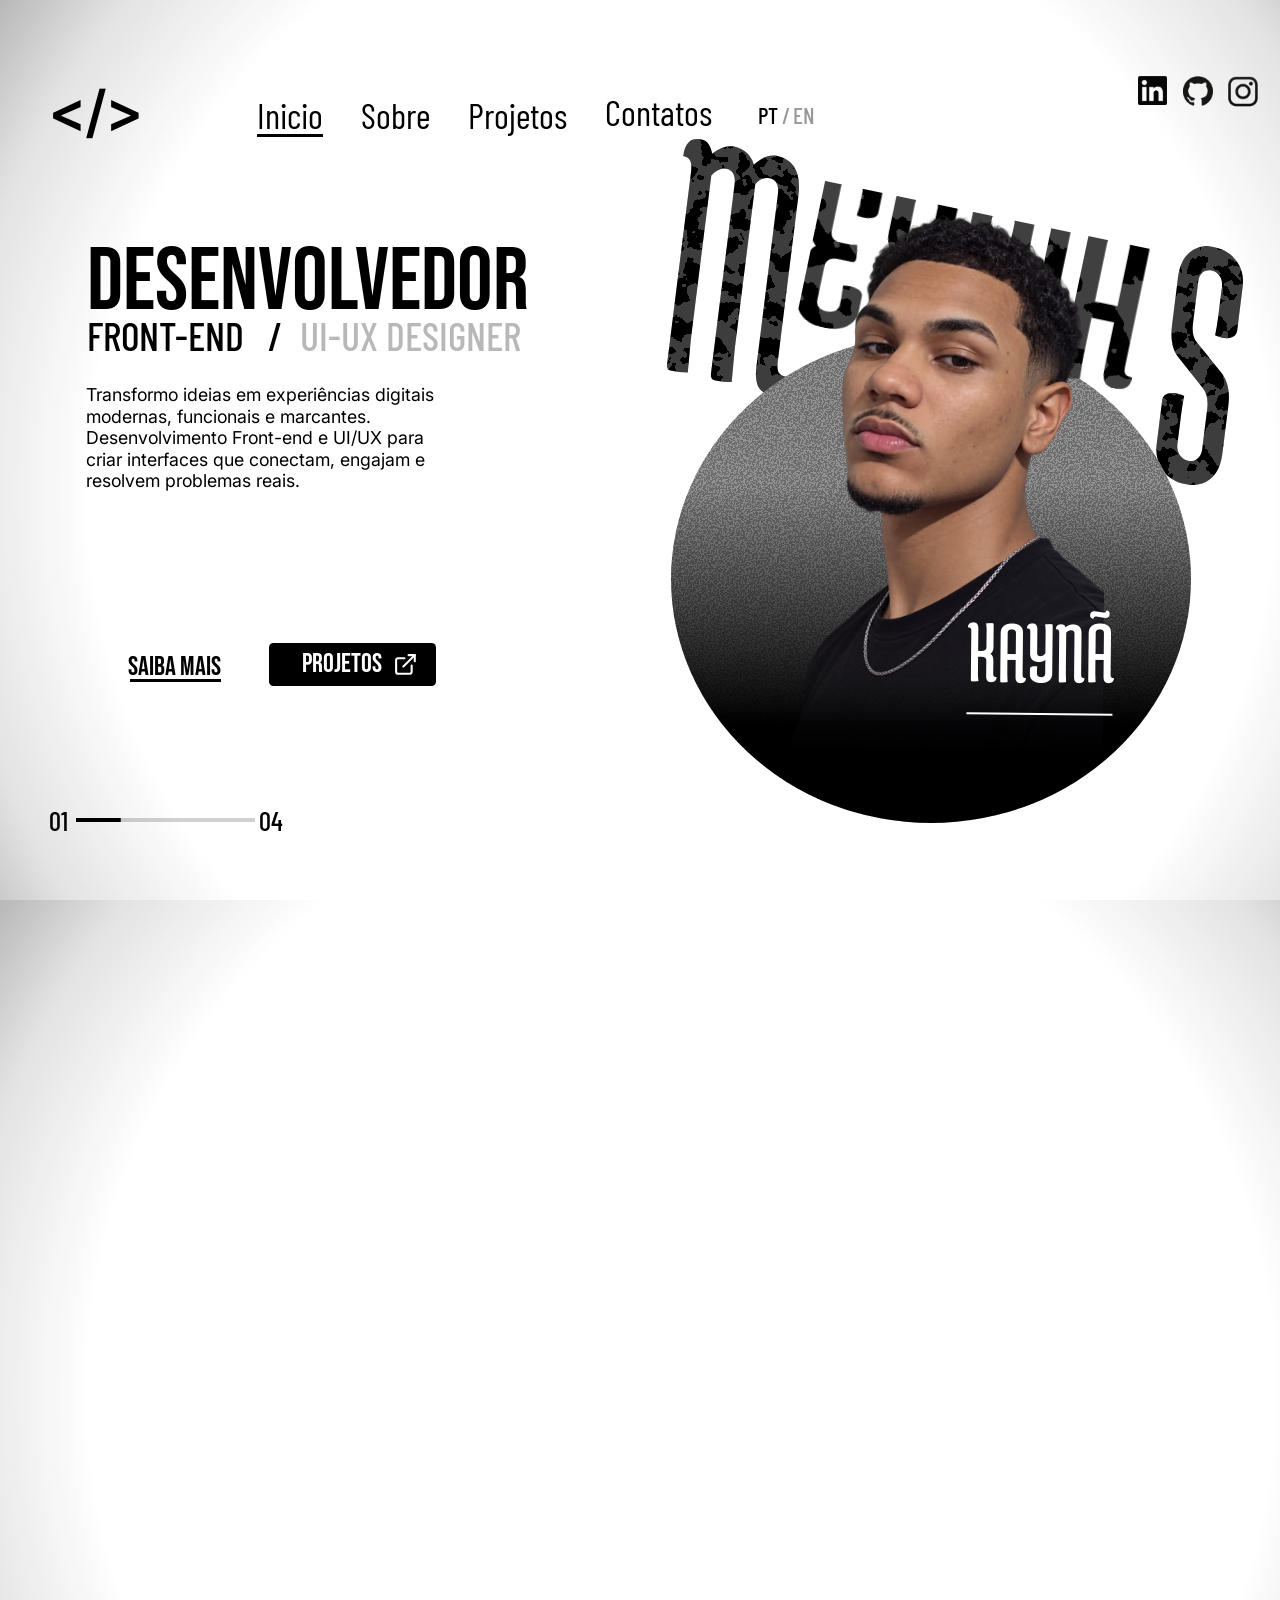
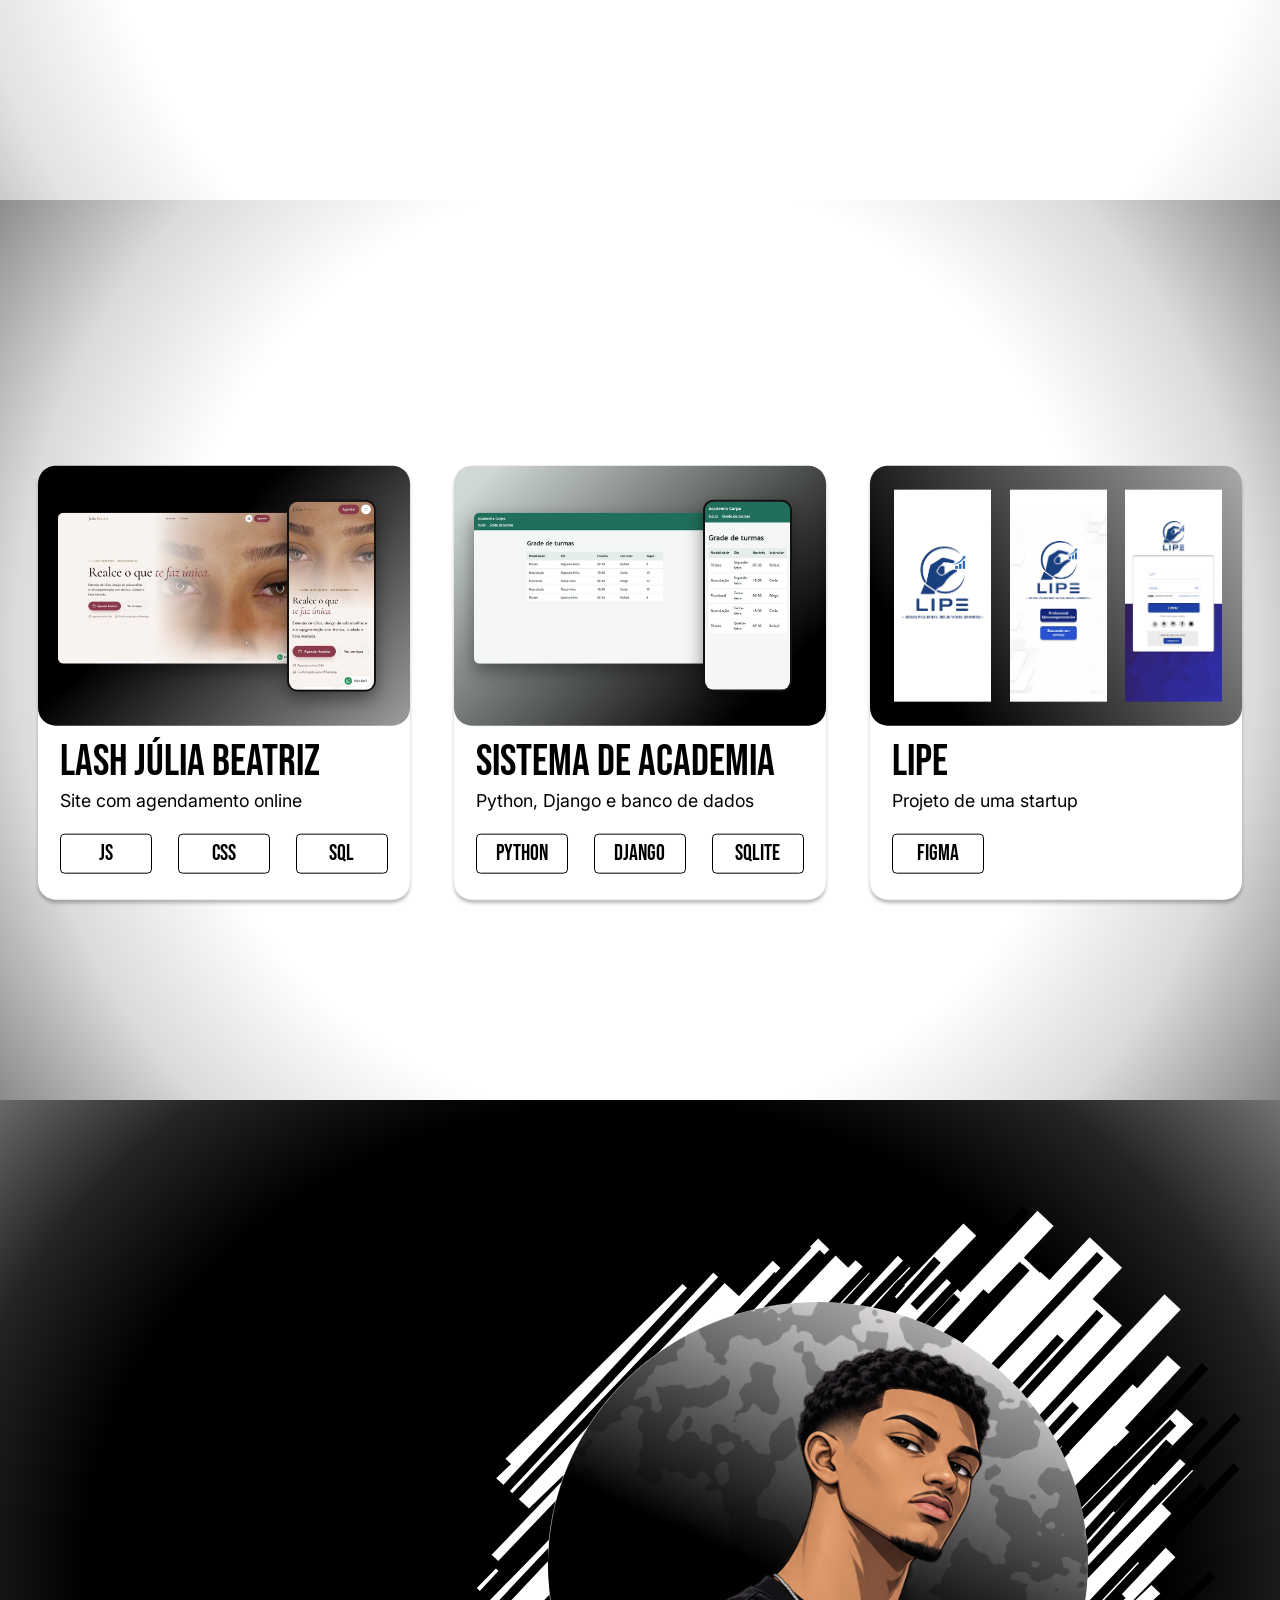
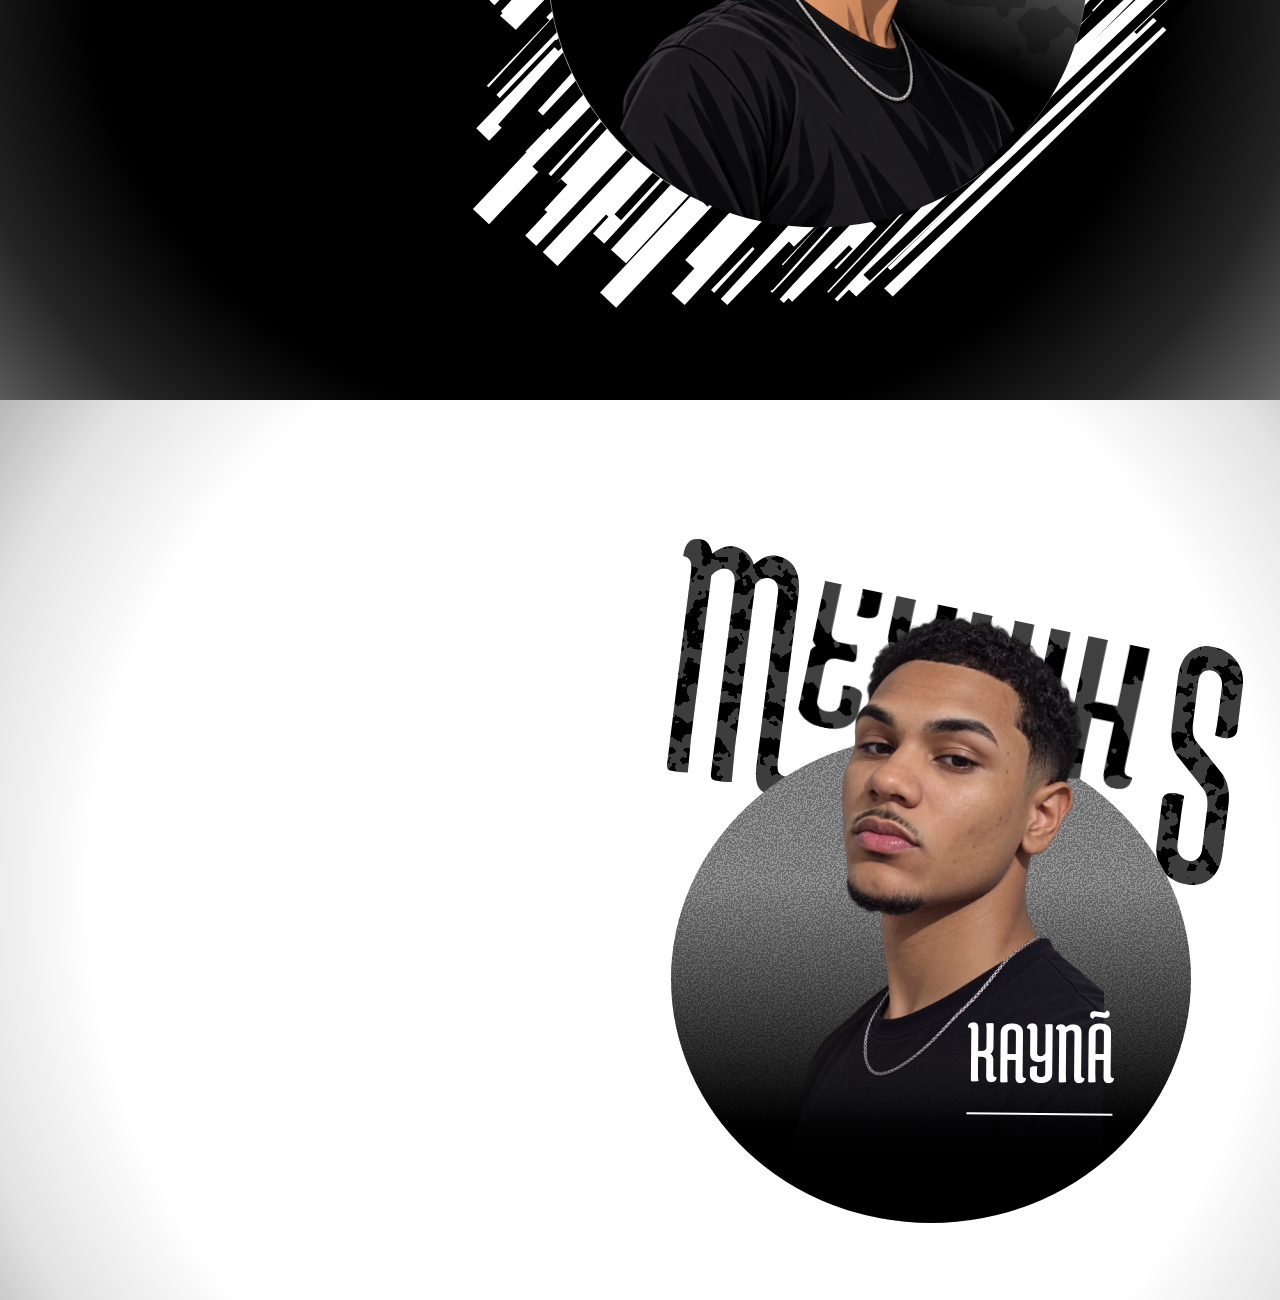
==== index.html @ 368e83fa "Novo portfólio: layout do Figma, projetos, currículo e versão em inglês - Site novo na raiz do repos" ====
<!doctype html>
<html lang="pt-BR">
<head>
  <meta charset="utf-8">
  <meta name="viewport" content="width=device-width, initial-scale=1">
  <title>Messias Kaynã | Front-end & UI/UX</title>
  <meta name="description" content="Portfólio de Messias Kaynã: desenvolvedor Front-end, designer UI/UX e estudante de Ciência da Computação em Pernambuco.">
  <meta name="theme-color" content="#1b1b1b">
  <link rel="icon" href="assets/favicon.svg" type="image/svg+xml">

  <!-- Prévia ao compartilhar o link (WhatsApp, LinkedIn etc.) -->
  <meta property="og:type" content="website">
  <meta property="og:url" content="https://portf-lio-pessoal-three.vercel.app/">
  <meta property="og:title" content="Messias Kaynã | Desenvolvedor Front-end & UI/UX">
  <meta property="og:description" content="Transformo ideias em experiências digitais modernas, funcionais e marcantes.">
  <meta property="og:image" content="https://portf-lio-pessoal-three.vercel.app/assets/og.jpg">
  <meta property="og:image:width" content="1200">
  <meta property="og:image:height" content="630">
  <meta property="og:locale" content="pt_BR">
  <meta name="twitter:card" content="summary_large_image">

  <link rel="preconnect" href="https://fonts.googleapis.com">
  <link rel="preconnect" href="https://fonts.gstatic.com" crossorigin>
  <link href="https://fonts.googleapis.com/css2?family=Barlow+Condensed:wght@400;500&family=Bebas+Neue&family=Inter:wght@400;600&family=Medula+One&display=swap" rel="stylesheet">
  <link rel="stylesheet" href="css/style.css">
</head>
<body class="carregando">

  <!-- Tela de abertura -->
  <div class="abertura" id="abertura" aria-hidden="true">
    <div class="abertura-nome">
      <span class="abertura-messias">MESSIAS</span>
      <span class="abertura-kayna">KAYNÃ</span>
    </div>
  </div>

  <!-- Cabeçalho fixo: muda de cor nas seções escuras -->
  <header class="topo" id="topo">
    <a class="logo" href="#inicio" data-i18n-attr="aria-label:aria.logo" aria-label="Voltar ao início">&lt;/&gt;</a>
    <nav class="menu" data-i18n-attr="aria-label:aria.menu" aria-label="Navegação principal">
      <a href="#inicio" data-i18n="nav.inicio">Inicio</a>
      <a href="#sobre" data-i18n="nav.sobre">Sobre</a>
      <a href="#projetos" data-i18n="nav.projetos">Projetos</a>
      <a href="#contatos" data-i18n="nav.contatos">Contatos</a>
    </nav>
    <button class="idioma" id="idioma" type="button" data-i18n-attr="aria-label:aria.idioma" aria-label="Mudar idioma para inglês">
      <span data-lang="pt">PT</span><span class="idioma-barra">/</span><span data-lang="en">EN</span>
    </button>
    <div class="redes">
      <a href="https://www.linkedin.com/in/messias-kayna/" target="_blank" rel="noopener" aria-label="LinkedIn">
        <img src="assets/img/icon-linkedin.png" alt="">
      </a>
      <a href="https://github.com/messiaskayna7" target="_blank" rel="noopener" aria-label="GitHub">
        <img src="assets/img/icon-github.png" alt="">
      </a>
      <a href="https://www.instagram.com/ogmessik7/" target="_blank" rel="noopener" aria-label="Instagram">
        <img src="assets/img/icon-instagram.png" alt="">
      </a>
    </div>
  </header>

  <!-- Contador de páginas (canto inferior esquerdo) -->
  <div class="contador" id="contador" aria-hidden="true">
    <span class="contador-atual" id="contadorAtual">01</span>
    <span class="contador-barra"><span class="contador-preenchimento" id="contadorBarra"></span></span>
    <span class="contador-total">04</span>
  </div>

  <main id="paginas">

    <!-- 01 · INÍCIO -->
    <section class="pagina pagina-inicio" id="inicio" data-tema="claro">
      <div class="fundo fundo-claro" aria-hidden="true"></div>
      <div class="palco">
        <div class="inicio-texto">
          <h1 class="titulo-dev revelar" data-i18n="inicio.titulo">Desenvolvedor</h1>
          <p class="subtitulo revelar"><span>Front-end</span><span class="barra">/</span><span class="cinza">UI-UX Designer</span></p>
          <p class="inicio-descricao revelar" data-i18n="inicio.descricao">Transformo ideias em experiências digitais modernas, funcionais e marcantes. Desenvolvimento Front-end e UI/UX para criar interfaces que conectam, engajam e resolvem problemas reais.</p>
          <div class="inicio-botoes revelar">
            <a class="link-sublinhado" href="#sobre" data-i18n="inicio.saibaMais">Saiba mais</a>
            <a class="botao botao-escuro" href="#projetos"><span data-i18n="inicio.projetos">Projetos</span> <svg class="icone" viewBox="0 0 24 24" aria-hidden="true"><path d="M18 13v6a2 2 0 0 1-2 2H5a2 2 0 0 1-2-2V8a2 2 0 0 1 2-2h6"/><path d="M15 3h6v6"/><path d="M10 14 21 3"/></svg></a>
          </div>
        </div>

        <div class="hero-arte">
          <img class="ha-messias" src="assets/img/messias.svg" alt="">
          <img class="ha-circulo" src="assets/img/hero-circulo.svg" alt="">
          <div class="ha-essia"><img src="assets/img/essia.svg" alt=""></div>
          <div class="ha-foto"><img src="assets/img/hero-foto.png" alt="Messias Kaynã"></div>
          <div class="ha-nome"><span>KAYNÃ</span></div>
        </div>
      </div>
    </section>

    <!-- 02 · SOBRE -->
    <section class="pagina pagina-sobre" id="sobre" data-tema="claro">
      <div class="fundo fundo-claro" aria-hidden="true"></div>
      <div class="palco">
        <div class="sobre-topo">
          <h2 class="titulo-sobre revelar" data-i18n-html="sobre.titulo">Sobre<br>mim.</h2>
          <div class="sobre-texto revelar">
            <p data-i18n="sobre.p1">Estudante de Ciência da Computação, atualmente cursando Desenvolvimento Front-End.</p>
            <p data-i18n="sobre.p2">Sou desenvolvedor Front-End e designer UI/UX apaixonado por transformar problemas em soluções digitais criativas e eficientes.</p>
            <p data-i18n="sobre.p3">Atuo na criação de interfaces modernas, acessíveis e intuitivas, sempre pensando na melhor experiência do usuário e na performance.</p>
            <a class="botao botao-escuro botao-cv" href="assets/curriculo-messias-kayna.pdf" download>
              <span data-i18n="cv.baixar">Baixar currículo</span>
              <svg class="icone" viewBox="0 0 24 24" aria-hidden="true"><path d="M21 15v4a2 2 0 0 1-2 2H5a2 2 0 0 1-2-2v-4"/><path d="m7 10 5 5 5-5"/><path d="M12 15V3"/></svg>
            </a>
          </div>
          <div class="sobre-foto revelar">
            <div class="sobre-arco"></div>
            <img src="assets/img/sobre-foto.png" data-i18n-attr="alt:alt.sobreFoto" alt="Foto de Messias Kaynã em preto e branco">
          </div>
        </div>

        <h3 class="titulo-ferramentas revelar" data-i18n="sobre.ferramentas">Ferramentas</h3>
        <div class="ferramentas revelar">
          <ul class="ferramentas-trilha" id="ferramentasTrilha">
            <li class="ferramenta"><img class="img-html" src="assets/img/tool-html.png" alt=""><span>HTML</span></li>
            <li class="ferramenta"><img class="img-css" src="assets/img/tool-css.png" alt=""><span>CSS</span></li>
            <li class="ferramenta"><img class="img-js" src="assets/img/tool-js.png" alt=""><span>JavaScript</span></li>
            <li class="ferramenta"><img class="img-svg" src="assets/img/tool-python.svg" alt=""><span>Python</span></li>
            <li class="ferramenta"><span class="tile-django"><img src="assets/img/tool-django.svg" alt=""></span><span>Django</span></li>
            <li class="ferramenta"><img class="img-svg" src="assets/img/tool-sqlite.svg" alt=""><span data-i18n="sobre.banco">Banco de dados · SQL</span></li>
            <li class="ferramenta"><img class="img-git" src="assets/img/tool-git.png" alt=""><span>Git</span></li>
            <li class="ferramenta"><img class="img-github" src="assets/img/tool-github.png" alt=""><span>GitHub</span></li>
            <li class="ferramenta"><img class="img-svg img-figma" src="assets/img/tool-figma.svg" alt=""><span>Figma</span></li>
          </ul>
        </div>
      </div>
    </section>

    <!-- 03 · PROJETOS -->
    <section class="pagina pagina-projetos" id="projetos" data-tema="claro">
      <div class="fundo fundo-projetos" aria-hidden="true"></div>
      <div class="palco">
        <div class="projetos" id="listaProjetos">
          <article class="projeto revelar" data-projeto="julia" tabindex="0" role="button">
            <div class="projeto-midia midia-dupla midia-julia">
              <img src="assets/img/julia-desktop.jpg" alt="">
              <img src="assets/img/julia-celular.jpg" alt="">
              <span class="projeto-ver" data-i18n="projetos.ver">Ver detalhes</span>
            </div>
            <div class="projeto-corpo">
              <h3>Lash Júlia Beatriz</h3>
              <p data-i18n="projetos.julia.tipo">Site com agendamento online</p>
              <ul class="tags"><li>JS</li><li>CSS</li><li>SQL</li></ul>
            </div>
          </article>

          <article class="projeto revelar" data-projeto="academia" tabindex="0" role="button">
            <div class="projeto-midia midia-dupla midia-academia">
              <img src="assets/img/academia-desktop.jpg" alt="">
              <img src="assets/img/academia-celular.jpg" alt="">
              <span class="projeto-ver" data-i18n="projetos.ver">Ver detalhes</span>
            </div>
            <div class="projeto-corpo">
              <h3 data-i18n="projetos.academia.titulo">Sistema de academia</h3>
              <p data-i18n="projetos.academia.tipo">Python, Django e banco de dados</p>
              <ul class="tags"><li>Python</li><li>Django</li><li>SQLite</li></ul>
            </div>
          </article>

          <article class="projeto revelar" data-projeto="lipe" tabindex="0" role="button">
            <div class="projeto-midia midia-lipe">
              <img src="assets/img/lipe-1.png" alt="">
              <img src="assets/img/lipe-2.png" alt="">
              <img src="assets/img/lipe-3.png" alt="">
              <span class="projeto-ver" data-i18n="projetos.ver">Ver detalhes</span>
            </div>
            <div class="projeto-corpo">
              <h3>LIPE</h3>
              <p data-i18n="projetos.startup">Projeto de uma startup</p>
              <ul class="tags"><li>Figma</li></ul>
            </div>
          </article>

          <article class="projeto revelar" data-projeto="mei" tabindex="0" role="button">
            <div class="projeto-midia midia-mei">
              <img src="assets/img/mei-tela.png" alt="">
              <img src="assets/img/mei-financeiro.png" alt="">
              <img src="assets/img/mei-mentorias.png" alt="">
              <span class="projeto-ver" data-i18n="projetos.ver">Ver detalhes</span>
            </div>
            <div class="projeto-corpo">
              <h3>Do zero ao MEI</h3>
              <p data-i18n="projetos.startup">Projeto de uma startup</p>
              <ul class="tags"><li>JS</li><li>HTML</li><li>CSS</li></ul>
            </div>
          </article>

          <article class="projeto revelar" data-projeto="turma" tabindex="0" role="button">
            <div class="projeto-midia midia-turma">
              <img src="assets/img/turma-1.png" alt="">
              <img src="assets/img/turma-2.png" alt="">
              <span class="projeto-ver" data-i18n="projetos.ver">Ver detalhes</span>
            </div>
            <div class="projeto-corpo">
              <h3 data-i18n="projetos.turma.titulo">Portfólio da turma</h3>
              <p data-i18n="projetos.turma.tipo">Portfólio</p>
              <ul class="tags"><li>JS</li><li>HTML</li><li>CSS</li></ul>
            </div>
          </article>
        </div>

        <div class="projetos-controles revelar">
          <button class="seta" id="projetosAnterior" type="button" data-i18n-attr="aria-label:aria.anterior" aria-label="Projeto anterior">
            <svg class="icone" viewBox="0 0 24 24" aria-hidden="true"><path d="m15 18-6-6 6-6"/></svg>
          </button>
          <span class="projetos-pos" id="projetosPos">1 / 5</span>
          <button class="seta" id="projetosProximo" type="button" data-i18n-attr="aria-label:aria.proximo" aria-label="Próximo projeto">
            <svg class="icone" viewBox="0 0 24 24" aria-hidden="true"><path d="m9 18 6-6-6-6"/></svg>
          </button>
        </div>
      </div>
    </section>

    <!-- 04 · CONTATOS -->
    <section class="pagina pagina-contatos" id="contatos" data-tema="escuro">
      <div class="fundo fundo-escuro" aria-hidden="true"></div>
      <div class="palco">
        <div class="contato-texto">
          <h2 class="titulo-contato revelar" data-i18n-html="contato.titulo">Vamos<br>conversar ?</h2>
          <p class="contato-pergunta revelar" data-i18n="contato.pergunta">Tem algum projeto em mente ?</p>
          <a class="botao botao-claro botao-whats revelar" href="https://wa.me/5581983991205?text=Ol%C3%A1%20Messias!%20Vi%20seu%20portf%C3%B3lio%20e%20gostaria%20de%20conversar." target="_blank" rel="noopener">
            <span data-i18n="contato.whats">Enviar mensagem</span> <svg class="icone" viewBox="0 0 24 24" aria-hidden="true"><path d="M18 13v6a2 2 0 0 1-2 2H5a2 2 0 0 1-2-2V8a2 2 0 0 1 2-2h6"/><path d="M15 3h6v6"/><path d="M10 14 21 3"/></svg>
          </a>
          <ul class="contato-lista revelar">
            <li>
              <svg class="icone" viewBox="0 0 24 24" aria-hidden="true"><path d="M4 4h16c1.1 0 2 .9 2 2v12c0 1.1-.9 2-2 2H4c-1.1 0-2-.9-2-2V6c0-1.1.9-2 2-2z"/><path d="m22 6-10 7L2 6"/></svg>
              <button class="link-texto" type="button" data-abrir="contato">messiaskayna7@gmail.com</button>
            </li>
            <li>
              <svg class="icone" viewBox="0 0 24 24" aria-hidden="true"><path d="M22 16.92v3a2 2 0 0 1-2.18 2 19.8 19.8 0 0 1-8.63-3.07 19.5 19.5 0 0 1-6-6 19.8 19.8 0 0 1-3.07-8.67A2 2 0 0 1 4.11 2h3a2 2 0 0 1 2 1.72c.13.96.36 1.9.7 2.81a2 2 0 0 1-.45 2.11L8.09 9.91a16 16 0 0 0 6 6l1.27-1.27a2 2 0 0 1 2.11-.45c.91.34 1.85.57 2.81.7A2 2 0 0 1 22 16.92z"/></svg>
              <a href="https://wa.me/5581983991205" target="_blank" rel="noopener">(81) 98399-1205</a>
            </li>
            <li>
              <svg class="icone" viewBox="0 0 24 24" aria-hidden="true"><path d="M21 10c0 7-9 13-9 13s-9-6-9-13a9 9 0 0 1 18 0z"/><circle cx="12" cy="10" r="3"/></svg>
              <span data-i18n="contato.local">Recife, PE - Brasil</span>
            </li>
          </ul>
          <div class="contato-extras revelar">
            <button class="link-sublinhado" type="button" data-abrir="contato" data-i18n="contato.email">Escrever e-mail</button>
            <a class="link-sublinhado" href="assets/curriculo-messias-kayna.pdf" download data-i18n="cv.baixarCurto">Baixar CV</a>
          </div>
        </div>

        <div class="contato-arte">
          <img class="ca-listras" src="assets/img/contato-listras.svg" alt="">
          <img class="ca-retrato" src="assets/img/contato-retrato.png" data-i18n-attr="alt:alt.ilustracao" alt="Ilustração de Messias Kaynã">
        </div>
      </div>
    </section>

  </main>

  <!-- Janela: detalhes do projeto -->
  <div class="modal" id="modalProjeto" hidden>
    <div class="modal-fundo" data-fechar></div>
    <div class="modal-caixa modal-projeto" role="dialog" aria-modal="true" aria-labelledby="mpTitulo">
      <button class="modal-fechar" type="button" data-fechar data-i18n-attr="aria-label:aria.fechar" aria-label="Fechar">
        <svg class="icone" viewBox="0 0 24 24" aria-hidden="true"><path d="M18 6 6 18M6 6l12 12"/></svg>
      </button>
      <div class="mp-galeria" id="mpGaleria"></div>
      <div class="mp-texto">
        <p class="mp-tipo" id="mpTipo"></p>
        <h3 class="mp-titulo" id="mpTitulo"></h3>
        <p class="mp-resumo" id="mpResumo"></p>
        <h4 data-i18n="modal.fiz">O que eu fiz</h4>
        <ul class="mp-lista" id="mpLista"></ul>
        <h4 data-i18n="modal.tecnologias">Tecnologias</h4>
        <ul class="tags mp-tags" id="mpTags"></ul>
        <div class="mp-links" id="mpLinks"></div>
      </div>
    </div>
  </div>

  <!-- Janela: formulário de contato -->
  <div class="modal" id="modalContato" hidden>
    <div class="modal-fundo" data-fechar></div>
    <div class="modal-caixa modal-form" role="dialog" aria-modal="true" aria-labelledby="mcTitulo">
      <button class="modal-fechar" type="button" data-fechar data-i18n-attr="aria-label:aria.fechar" aria-label="Fechar">
        <svg class="icone" viewBox="0 0 24 24" aria-hidden="true"><path d="M18 6 6 18M6 6l12 12"/></svg>
      </button>
      <h3 class="mp-titulo" id="mcTitulo" data-i18n="form.titulo">Escreva para mim</h3>
      <p class="mc-sub" data-i18n="form.sub">A mensagem chega direto no meu e-mail.</p>
      <form id="formContato" novalidate>
        <label><span data-i18n="form.nome">Nome</span><input name="nome" type="text" autocomplete="name" required maxlength="80"></label>
        <label><span data-i18n="form.email">Seu e-mail</span><input name="email" type="email" autocomplete="email" required maxlength="120"></label>
        <label><span data-i18n="form.mensagem">Mensagem</span><textarea name="mensagem" rows="5" required maxlength="2000"></textarea></label>
        <input type="text" name="_honey" class="pote" tabindex="-1" autocomplete="off" aria-hidden="true">
        <button class="botao botao-escuro botao-enviar" type="submit"><span data-i18n="form.enviar">Enviar</span>
          <svg class="icone" viewBox="0 0 24 24" aria-hidden="true"><path d="m22 2-7 20-4-9-9-4z"/><path d="M22 2 11 13"/></svg>
        </button>
        <p class="form-status" id="formStatus" role="status"></p>
      </form>
    </div>
  </div>

  <script src="js/i18n.js"></script>
  <script src="js/main.js"></script>
</body>
</html>
---- css/style.css ----
/* =========================================================
   Portfólio Messias Kaynã
   O layout de computador segue o Figma (palco de 1440 x 900).
   --u é "1 pixel do Figma", escalado para caber na tela.
   ========================================================= */

:root {
  --u: min(calc(100vw / 1440), calc(100vh / 900));
  --preto: #000;
  --branco: #fff;
  --cinza: #b8b8b8;
  --fundo-escuro: #1b1b1b;
  --fonte-titulo: "Bebas Neue", Impact, sans-serif;
  --fonte-menu: "Barlow Condensed", "Arial Narrow", sans-serif;
  --fonte-texto: "Inter", system-ui, sans-serif;
  --fonte-nome: "Medula One", "Bebas Neue", sans-serif;
  --suave: cubic-bezier(.22, .61, .36, 1);
}

*, *::before, *::after { box-sizing: border-box; }

html {
  scroll-behavior: smooth;
  scroll-snap-type: y mandatory;
  scrollbar-width: none; /* o contador substitui a barra de rolagem */
}
html::-webkit-scrollbar { display: none; }

body {
  margin: 0;
  background: var(--fundo-escuro);
  color: var(--preto);
  font-family: var(--fonte-texto);
  -webkit-font-smoothing: antialiased;
}

img { display: block; max-width: 100%; }
a { color: inherit; }
ul { margin: 0; padding: 0; list-style: none; }
h1, h2, h3, p { margin: 0; font-weight: 400; }

.icone {
  width: 1em; height: 1em;
  fill: none; stroke: currentColor;
  stroke-width: 2; stroke-linecap: round; stroke-linejoin: round;
  flex: none;
}

/* ---------- Páginas e palco ---------- */
.pagina {
  position: relative;
  height: 100vh;
  overflow: hidden;
  scroll-snap-align: start;
  scroll-snap-stop: always;
}

.palco {
  position: absolute;
  left: 50%; top: 50%;
  width: calc(1440 * var(--u));
  height: calc(900 * var(--u));
  transform: translate(-50%, -50%);
}

/* ---------- Fundo com degradê pulsante ---------- */
.fundo { position: absolute; inset: 0; pointer-events: none; }
.fundo::before {
  content: "";
  position: absolute;
  transform: translate(-50%, -50%) scale(1);
  border-radius: 50%;
  animation: pulsar 7s ease-in-out infinite;
  will-change: transform;
}

/* Elipse branca desfocada sobre fundo escuro (Início e Sobre) */
.fundo-claro { background: var(--fundo-escuro); }
.fundo-claro::before {
  left: 53.2%; top: 54.5%;
  width: 197.4%; height: 289.4%;
  background: radial-gradient(closest-side,
    #fff 47%, rgba(255,255,255,.88) 58%, rgba(255,255,255,.5) 73.6%,
    rgba(255,255,255,.14) 87%, rgba(255,255,255,0) 100%);
}

/* Elipse branca sobre fundo preto (Projetos) */
.fundo-projetos { background: #000; }
.fundo-projetos::before {
  left: 49.65%; top: 49.6%;
  width: 176.7%; height: 256.9%;
  background: radial-gradient(closest-side,
    #fff 41%, rgba(255,255,255,.86) 55%, rgba(255,255,255,.5) 70.5%,
    rgba(255,255,255,.14) 86%, rgba(255,255,255,0) 100%);
  animation-delay: -2s;
}

/* Elipse preta sobre fundo branco (Contatos) */
.fundo-escuro { background: #fff; }
.fundo-escuro::before {
  left: 48.9%; top: 52.3%;
  width: 188.75%; height: 232.7%;
  background: radial-gradient(closest-side,
    #000 44.8%, rgba(0,0,0,.86) 57%, rgba(0,0,0,.5) 72.4%,
    rgba(0,0,0,.14) 86%, rgba(0,0,0,0) 100%);
  animation-delay: -4s;
}

@keyframes pulsar {
  0%, 100% { transform: translate(-50%, -50%) scale(1); }
  50%      { transform: translate(-50%, -50%) scale(.84); }
}

/* ---------- Cabeçalho fixo ---------- */
.topo {
  position: fixed;
  z-index: 20;
  left: 50%;
  top: calc((100vh - 900 * var(--u)) / 2);
  width: calc(1440 * var(--u));
  height: calc(110 * var(--u));
  transform: translateX(-50%);
  color: var(--preto);
  transition: color .5s var(--suave);
  pointer-events: none;
}
.topo a { pointer-events: auto; text-decoration: none; }

.logo {
  position: absolute;
  left: calc(55 * var(--u)); top: calc(32 * var(--u));
  font: 600 calc(64 * var(--u)) / 1.2 var(--fonte-texto);
  transition: transform .4s var(--suave);
}
.logo:hover { transform: scale(1.08) rotate(-4deg); }

.menu a {
  position: absolute;
  top: calc(49 * var(--u));
  font: 400 calc(40 * var(--u)) / 1.2 var(--fonte-menu);
}
.menu a:nth-child(1) { left: calc(289 * var(--u)); }
.menu a:nth-child(2) { left: calc(406 * var(--u)); }
.menu a:nth-child(3) { left: calc(526 * var(--u)); }
.menu a:nth-child(4) { left: calc(681 * var(--u)); top: calc(46 * var(--u)); }
.menu a::after {
  content: "";
  position: absolute;
  left: 0; bottom: calc(-1 * var(--u));
  width: 100%; height: max(2px, calc(3 * var(--u)));
  background: currentColor;
  transform: scaleX(0);
  transform-origin: left;
  transition: transform .4s var(--suave);
}
.menu a:hover::after, .menu a.ativo::after { transform: scaleX(1); }

.redes a { position: absolute; display: block; transition: transform .3s var(--suave); }
.redes a:hover { transform: translateY(calc(-4 * var(--u))) scale(1.12); }
.redes img { width: 100%; height: 100%; object-fit: cover; transition: filter .5s; }
.redes a:nth-child(1) { left: calc(1280 * var(--u)); top: calc(29 * var(--u)); width: calc(33 * var(--u)); height: calc(33 * var(--u)); }
.redes a:nth-child(2) { left: calc(1331 * var(--u)); top: calc(29 * var(--u)); width: calc(34 * var(--u)); height: calc(34 * var(--u)); }
.redes a:nth-child(3) { left: calc(1371 * var(--u)); top: calc(19 * var(--u)); width: calc(54 * var(--u)); height: calc(54 * var(--u)); }

.topo.escuro { color: var(--branco); }
.topo.escuro .redes img { filter: invert(1); }

/* Botão PT / EN */
.idioma {
  position: absolute;
  left: calc(845 * var(--u)); top: calc(56 * var(--u));
  display: flex; align-items: center; gap: calc(4 * var(--u));
  padding: calc(2 * var(--u)) calc(8 * var(--u));
  border: 0; background: none; color: inherit;
  font: 500 calc(26 * var(--u)) / 1.2 var(--fonte-menu);
  cursor: pointer;
  pointer-events: auto;
}
.idioma span { opacity: .4; transition: opacity .3s; }
.idioma span.ativo, .idioma .idioma-barra { opacity: 1; }
.idioma .idioma-barra { opacity: .4; }
.idioma:hover span:not(.ativo) { opacity: .75; }

button { font: inherit; }
:focus-visible { outline: 2px solid currentColor; outline-offset: 4px; }

/* ---------- Contador 01 —— 04 ---------- */
.contador {
  position: fixed;
  z-index: 20;
  left: 50%;
  bottom: calc((100vh - 900 * var(--u)) / 2 + 16 * var(--u));
  width: calc(1440 * var(--u));
  transform: translateX(-50%);
  display: flex;
  align-items: center;
  gap: calc(4 * var(--u));
  padding-left: calc(55 * var(--u));
  font: 500 calc(30 * var(--u)) / 1.2 var(--fonte-menu);
  color: var(--preto);
  pointer-events: none;
  transition: color .5s var(--suave);
}
.contador-atual, .contador-total { min-width: calc(27 * var(--u)); }
.contador-barra {
  position: relative;
  width: calc(201 * var(--u));
  height: max(3px, calc(5 * var(--u)));
  background: rgba(0, 0, 0, .18);
  overflow: hidden;
  transition: background .5s;
}
.contador-preenchimento {
  position: absolute; inset: 0;
  background: currentColor;
  transform-origin: left;
  transform: scaleX(.25);
}
.contador.escuro { color: var(--branco); }
.contador.escuro .contador-barra { background: rgba(255, 255, 255, .25); }

/* ---------- Botões ---------- */
.botao {
  position: absolute;
  display: flex;
  align-items: center;
  border-radius: calc(5 * var(--u));
  font: 400 calc(30 * var(--u)) / 1 var(--fonte-titulo);
  text-decoration: none;
  transition: transform .35s var(--suave), box-shadow .35s var(--suave), background .35s, color .35s;
}
.botao .icone { font-size: calc(28 * var(--u)); transition: transform .35s var(--suave); }
.botao:hover { transform: translateY(calc(-4 * var(--u))); }
.botao:hover .icone { transform: translate(calc(3 * var(--u)), calc(-3 * var(--u))); }

.botao-escuro { background: var(--preto); color: var(--branco); }
.botao-escuro:hover { box-shadow: 0 calc(12 * var(--u)) calc(24 * var(--u)) rgba(0,0,0,.35); }
.botao-claro { background: var(--branco); color: var(--preto); }
.botao-claro:hover { box-shadow: 0 0 calc(30 * var(--u)) rgba(255,255,255,.45); }

.link-sublinhado {
  position: absolute;
  font: 400 calc(30 * var(--u)) / 1.2 var(--fonte-titulo);
  text-decoration: none;
}
.link-sublinhado::after {
  content: "";
  position: absolute;
  left: calc(2 * var(--u)); right: 0;
  bottom: calc(1 * var(--u));
  height: max(2px, calc(3 * var(--u)));
  background: currentColor;
  transition: transform .4s var(--suave);
  transform-origin: left;
}
.link-sublinhado:hover::after { transform: scaleX(.35); }
.link-sublinhado:hover { letter-spacing: .04em; }
.link-sublinhado { transition: letter-spacing .35s var(--suave); }

/* ---------- Animação de entrada ---------- */
.revelar {
  opacity: 0;
  translate: 0 calc(30 * var(--u));
  transition: opacity .8s var(--suave), translate .8s var(--suave);
}
.revelar.visivel { opacity: 1; translate: 0 0; }
.botao.revelar {
  transition: opacity .8s var(--suave), translate .8s var(--suave),
    transform .35s var(--suave), box-shadow .35s var(--suave);
}

/* =========================================================
   01 · INÍCIO
   ========================================================= */
.titulo-dev {
  position: absolute;
  left: calc(98 * var(--u)); top: calc(202 * var(--u));
  font: 400 calc(100 * var(--u)) / 1.2 var(--fonte-titulo);
  white-space: nowrap;
  cursor: default;
  transition: letter-spacing .5s var(--suave), text-shadow .5s, opacity .8s var(--suave), translate .8s var(--suave);
}
.titulo-dev:hover {
  letter-spacing: .03em;
  text-shadow: calc(6 * var(--u)) calc(6 * var(--u)) 0 rgba(0,0,0,.12);
}

.subtitulo {
  position: absolute;
  left: calc(98 * var(--u)); top: calc(294 * var(--u));
  font: 500 calc(45 * var(--u)) / 1.2 var(--fonte-menu);
  text-transform: uppercase;
  white-space: nowrap;
}
.subtitulo .barra { margin: 0 calc(19 * var(--u)) 0 calc(27 * var(--u)); }
.subtitulo .cinza { color: var(--cinza); }

.inicio-descricao {
  position: absolute;
  left: calc(97 * var(--u)); top: calc(376 * var(--u));
  width: calc(415 * var(--u));
  font-size: calc(20 * var(--u));
  line-height: 1.21;
}

.inicio-botoes .link-sublinhado { left: calc(144 * var(--u)); top: calc(676 * var(--u)); }
.inicio-botoes .botao {
  left: calc(303 * var(--u)); top: calc(667 * var(--u));
  width: calc(188 * var(--u)); height: calc(49 * var(--u));
  padding-left: calc(37 * var(--u));
  gap: calc(12 * var(--u));
}

/* Composição da foto (grupo de 678 x 794 no Figma) */
.hero-arte {
  position: absolute;
  left: calc(750 * var(--u)); top: calc(78 * var(--u));
  width: calc(678 * var(--u)); height: calc(794 * var(--u));
  container-type: inline-size;
  translate: var(--px, 0) var(--py, 0);
  transition: translate .6s var(--suave);
  animation: surgir 1.2s var(--suave) both;
}
.hero-arte > * { position: absolute; }

.ha-messias {
  left: 0; top: 2.9%;
  width: 95.5%; height: 48.9%;
  transform-origin: 50% 80%;
  animation: balancar 9s ease-in-out infinite;
}
.ha-essia {
  left: 21.24%; top: 0;
  width: 78.63%; height: 40.29%;
  display: grid; place-items: center;
  transform-origin: 30% 80%;
  animation: balancar 9s ease-in-out infinite;
}
/* Letras do meio, giradas como no Figma (texto alinhado à esquerda na caixa) */
.ha-essia img {
  width: 72.53%; height: auto;
  transform: rotate(11.82deg) translate(-8.29cqw, 3.98cqw);
}
.ha-circulo {
  left: .6%; top: 30.6%;
  width: 86.35%; height: 69.09%;
  animation: respirar 7s ease-in-out infinite;
}
.ha-foto {
  left: 20.86%; top: 8.6%;
  width: 51.8%; height: 81.93%;
  overflow: hidden;
  transform: rotate(.43deg);
  -webkit-mask-image: linear-gradient(#000 78%, transparent 99%);
  mask-image: linear-gradient(#000 78%, transparent 99%);
  animation: flutuar 6s ease-in-out infinite;
}
.ha-foto img {
  position: absolute;
  left: -22.98%; top: .63%;
  width: 142.73%; height: 102.74%;
  max-width: none;
  transition: transform .8s var(--suave);
  transform-origin: 50% 30%;
}
.ha-nome {
  left: 49.85%; top: 68%;
  color: var(--branco);
  font: 400 14.75cqw / 1.2 var(--fonte-nome);
  transform: rotate(.57deg);
  animation: flutuar 6s ease-in-out infinite;
  animation-delay: -.6s;
}
.ha-nome span { display: block; padding-bottom: 1.2cqw; border-bottom: .44cqw solid currentColor; width: 24.3cqw; white-space: nowrap; }

.hero-arte:hover .ha-foto img { transform: scale(1.05); }
.hero-arte:hover .ha-circulo { animation-duration: 3s; }

/* =========================================================
   02 · SOBRE
   ========================================================= */
.titulo-sobre {
  position: absolute;
  left: calc(55 * var(--u)); top: calc(163 * var(--u));
  font: 400 calc(100 * var(--u)) / 1.2 var(--fonte-titulo);
}
.sobre-texto {
  position: absolute;
  left: calc(321 * var(--u)); top: calc(178 * var(--u));
  width: calc(482 * var(--u));
  font-size: calc(20 * var(--u));
  line-height: 1.21;
}
.sobre-texto p + p { margin-top: calc(24 * var(--u)); }
.botao-cv {
  position: relative;
  display: inline-flex;
  margin-top: calc(26 * var(--u));
  height: calc(44 * var(--u));
  padding: 0 calc(18 * var(--u));
  gap: calc(12 * var(--u));
  font-size: calc(26 * var(--u));
}
.botao-cv .icone { font-size: calc(24 * var(--u)); }
.botao-cv:hover .icone { transform: translateY(calc(3 * var(--u))); }

.sobre-foto {
  position: absolute;
  left: calc(900 * var(--u)); top: calc(6 * var(--u));
  width: calc(399 * var(--u)); height: calc(472 * var(--u));
}
.sobre-arco {
  position: absolute;
  left: 0; top: calc(146 * var(--u));
  width: calc(395 * var(--u)); height: calc(324 * var(--u));
  border-radius: calc(500 * var(--u)) calc(500 * var(--u)) 0 0;
  background: linear-gradient(41.72deg, #000 26.44%, #e9e9e9 77.88%);
  background-size: 140% 140%;
  animation: brilho 8s ease-in-out infinite;
}
.sobre-foto img {
  position: absolute;
  left: calc(43.8 * var(--u)); top: 0;
  width: calc(355.2 * var(--u)); height: calc(471.6 * var(--u));
  object-fit: cover;
  transform-origin: 50% 100%;
  transition: transform .7s var(--suave), filter .7s;
  animation: flutuar-leve 7s ease-in-out infinite;
}
.sobre-foto:hover img { transform: scale(1.04) rotate(-1deg); filter: contrast(1.1); }
.sobre-foto:hover .sobre-arco { animation-duration: 2.5s; }

.titulo-ferramentas {
  position: absolute;
  left: calc(40 * var(--u)); top: calc(487 * var(--u));
  font: 400 calc(50 * var(--u)) / 1.2 var(--fonte-titulo);
}

.ferramentas {
  position: absolute;
  left: calc(36 * var(--u)); top: calc(546 * var(--u));
  width: calc(1375 * var(--u)); height: calc(293 * var(--u));
  display: flex;
  align-items: center;
  overflow: hidden;
  border-radius: calc(10 * var(--u));
  background: linear-gradient(to right, #fff 25.48%, #999);
  box-shadow: inset 0 calc(4 * var(--u)) calc(4 * var(--u)) rgba(0,0,0,.25);
  /* bordas somem suavemente enquanto os cards passam */
  -webkit-mask-image: linear-gradient(to right, transparent, #000 4%, #000 96%, transparent);
  mask-image: linear-gradient(to right, transparent, #000 4%, #000 96%, transparent);
}
/* A lista vem duplicada pelo JS; andar metade dela fecha a volta sem emenda */
.ferramentas-trilha {
  display: flex;
  gap: calc(22 * var(--u));
  padding-left: calc(19 * var(--u));
  width: max-content;
  animation: esteira 38s linear infinite;
}
.ferramentas:hover .ferramentas-trilha { animation-play-state: paused; }
@keyframes esteira {
  from { transform: translateX(0); }
  to   { transform: translateX(-50%); }
}
.ferramenta {
  position: relative;
  flex: none;
  width: calc(250 * var(--u)); height: calc(250 * var(--u));
  display: grid; place-items: center;
  border-radius: calc(20 * var(--u));
  box-shadow: 0 calc(4 * var(--u)) calc(6 * var(--u)) rgba(0,0,0,.3);
  cursor: default;
  animation: flutuar-leve 5s ease-in-out infinite;
  transition: transform .45s var(--suave), box-shadow .45s var(--suave);
}
.ferramenta:nth-child(5n+1) { background: linear-gradient(-88.81deg, #000 18.72%, #fff 93.98%); animation-delay: 0s; }
.ferramenta:nth-child(5n+2) { background: linear-gradient(129.81deg, #000 46.07%, #fff 94.87%); animation-delay: -1s; }
.ferramenta:nth-child(5n+3) { background: linear-gradient(-35deg, #000 40.73%, #fff 93.81%); animation-delay: -2s; }
.ferramenta:nth-child(5n+4) { background: linear-gradient(to top, #000 34.25%, #fff); animation-delay: -3s; }
.ferramenta:nth-child(5n+5) { background: linear-gradient(42.93deg, #000 22.3%, #fff 100%); animation-delay: -4s; }

.ferramenta img, .tile-django { transition: transform .45s var(--suave); }
.img-html   { width: calc(224 * var(--u)); height: calc(191 * var(--u)); object-fit: cover; object-position: center bottom; }
.img-css    { width: calc(198 * var(--u)); height: calc(198 * var(--u)); }
.img-js     { width: calc(165 * var(--u)); height: calc(165 * var(--u)); border-radius: calc(20 * var(--u)); }
.img-git    { width: calc(217 * var(--u)); height: calc(217 * var(--u)); }
.img-github { width: calc(165 * var(--u)); height: calc(165 * var(--u)); }
.img-svg    { width: calc(160 * var(--u)); height: calc(160 * var(--u)); filter: drop-shadow(0 calc(4 * var(--u)) calc(8 * var(--u)) rgba(0,0,0,.35)); }
.img-figma  { width: calc(130 * var(--u)); height: calc(130 * var(--u)); }
.tile-django {
  display: grid; place-items: center;
  width: calc(165 * var(--u)); height: calc(165 * var(--u));
  border-radius: calc(20 * var(--u));
  background: #0c4b33;
}
.tile-django img { width: 62%; height: 62%; filter: brightness(0) invert(1); }

.ferramenta > span:last-child {
  position: absolute;
  left: 50%; bottom: calc(10 * var(--u));
  padding: calc(4 * var(--u)) calc(12 * var(--u));
  border-radius: calc(5 * var(--u));
  background: var(--branco);
  color: var(--preto);
  font: 400 calc(22 * var(--u)) / 1 var(--fonte-titulo);
  letter-spacing: .04em;
  opacity: 0;
  transform: translate(-50%, calc(10 * var(--u)));
  transition: opacity .35s, transform .35s var(--suave);
  pointer-events: none;
}
.ferramenta:hover {
  animation-play-state: paused;
  transform: translateY(calc(-16 * var(--u))) scale(1.04);
  box-shadow: 0 calc(20 * var(--u)) calc(30 * var(--u)) rgba(0,0,0,.4);
}
.ferramenta:hover > img, .ferramenta:hover .tile-django { transform: scale(.86) rotate(-6deg); }
.ferramenta:hover > span:last-child { opacity: 1; transform: translate(-50%, 0); }
.ferramenta > span:last-child { white-space: nowrap; }

/* =========================================================
   03 · PROJETOS
   ========================================================= */
/* Carrossel: 3 cards visíveis no tamanho do Figma, o resto aparece pelas setas ou arrastando */
.projetos {
  position: absolute;
  left: calc(23 * var(--u)); top: calc(183 * var(--u));
  width: calc(1394 * var(--u));
  display: flex;
  gap: calc(50 * var(--u));
  padding: calc(30 * var(--u)) calc(20 * var(--u)) calc(40 * var(--u));
  overflow-x: auto;
  scroll-snap-type: x mandatory;
  scroll-padding: 0 calc(20 * var(--u));
  overscroll-behavior-x: contain;
  scrollbar-width: none;
}
.projetos::-webkit-scrollbar { display: none; }
.projeto {
  position: relative;
  flex: none;
  width: calc(418 * var(--u));
  border-radius: calc(20 * var(--u));
  background: var(--branco);
  box-shadow: 0 calc(4 * var(--u)) calc(4 * var(--u)) rgba(0,0,0,.25);
  scroll-snap-align: start;
  cursor: pointer;
  transition: transform .5s var(--suave), box-shadow .5s var(--suave), opacity .8s var(--suave), translate .8s var(--suave);
}
.projeto:nth-child(2) { transition-delay: 0s, 0s, .12s, .12s; }
.projeto:nth-child(3) { transition-delay: 0s, 0s, .24s, .24s; }
.projeto:focus-visible { outline: 3px solid #000; outline-offset: 4px; }

/* Selo "Ver detalhes" que aparece sobre as imagens */
.projeto-ver {
  position: absolute;
  right: calc(14 * var(--u)); bottom: calc(14 * var(--u));
  z-index: 2;
  padding: calc(6 * var(--u)) calc(14 * var(--u));
  border-radius: calc(5 * var(--u));
  background: var(--branco);
  color: var(--preto);
  font: 400 calc(22 * var(--u)) / 1 var(--fonte-titulo);
  letter-spacing: .04em;
  opacity: 0;
  transform: translateY(calc(8 * var(--u)));
  transition: opacity .35s, transform .35s var(--suave);
}
.projeto:hover .projeto-ver, .projeto:focus-visible .projeto-ver { opacity: 1; transform: none; }

.projetos-controles {
  position: absolute;
  right: calc(43 * var(--u)); top: calc(752 * var(--u));
  display: flex; align-items: center;
  gap: calc(16 * var(--u));
  font: 500 calc(26 * var(--u)) / 1 var(--fonte-menu);
}
.seta {
  display: grid; place-items: center;
  width: calc(52 * var(--u)); height: calc(52 * var(--u));
  border: max(1.5px, calc(2 * var(--u))) solid var(--preto);
  border-radius: 50%;
  background: var(--branco);
  color: var(--preto);
  cursor: pointer;
  transition: background .3s, color .3s, transform .3s var(--suave);
}
.seta .icone { font-size: calc(26 * var(--u)); }
.seta:hover { background: var(--preto); color: var(--branco); transform: scale(1.08); }
.projetos-pos { min-width: calc(54 * var(--u)); text-align: center; }
.projeto:hover {
  transform: translateY(calc(-14 * var(--u)));
  box-shadow: 0 calc(24 * var(--u)) calc(40 * var(--u)) rgba(0,0,0,.3);
}

.projeto-midia {
  position: relative;
  height: calc(292 * var(--u));
  border-radius: calc(20 * var(--u));
  overflow: hidden;
  display: flex;
  background-size: 130% 130%;
  animation: brilho 9s ease-in-out infinite;
}
.projeto-midia img { flex: none; object-fit: cover; transition: transform .6s var(--suave); }

.midia-lipe { background-image: linear-gradient(55.48deg, #000 20.72%, #c8c8c8 96.17%); padding: calc(27 * var(--u)) 0 0 calc(27 * var(--u)); gap: calc(21 * var(--u)); }
.midia-lipe img { width: calc(109 * var(--u)); height: calc(238 * var(--u)); }

.midia-mei { background-image: linear-gradient(-51.48deg, #000 42.16%, #fff 91.38%); padding: calc(26 * var(--u)) 0 0 calc(20 * var(--u)); gap: calc(24 * var(--u)); }
.midia-mei img { width: calc(109 * var(--u)); height: calc(236 * var(--u)); }
.midia-mei img:nth-child(3) { margin-top: calc(4 * var(--u)); }

.midia-turma { background-image: linear-gradient(to top, #000 34.25%, #fff); padding: calc(86 * var(--u)) 0 0 calc(21 * var(--u)); gap: calc(18 * var(--u)); }
.midia-turma img:nth-child(1) { width: calc(174 * var(--u)); height: calc(116 * var(--u)); }
.midia-turma img:nth-child(2) { width: calc(184 * var(--u)); height: calc(113 * var(--u)); margin-top: calc(2 * var(--u)); }

/* Computador + celular (Júlia e Academia) */
.midia-dupla { padding: calc(52 * var(--u)) 0 0 calc(22 * var(--u)); }
.midia-julia { background-image: linear-gradient(135deg, #000 30%, #d9d9d9 95%); }
.midia-academia { background-image: linear-gradient(-45deg, #000 35%, #cfd8d4 95%); }
.midia-dupla img:nth-child(1) {
  width: calc(272 * var(--u)); height: calc(170 * var(--u));
  border-radius: calc(6 * var(--u));
  object-position: top;
  box-shadow: 0 calc(8 * var(--u)) calc(20 * var(--u)) rgba(0,0,0,.4);
}
.midia-dupla img:nth-child(2) {
  object-position: top;
  width: calc(100 * var(--u)); height: calc(216 * var(--u));
  margin: calc(-14 * var(--u)) 0 0 calc(-14 * var(--u));
  border-radius: calc(12 * var(--u));
  border: calc(3 * var(--u)) solid #111;
  box-shadow: 0 calc(8 * var(--u)) calc(20 * var(--u)) rgba(0,0,0,.45);
}

/* Telas sobem e descem em sequência */
.projeto-midia img { animation: flutuar-leve 6s ease-in-out infinite; }
.projeto-midia img:nth-child(2) { animation-delay: -2s; }
.projeto-midia img:nth-child(3) { animation-delay: -4s; }
.projeto:hover .projeto-midia img { transform: translateY(calc(-8 * var(--u))) scale(1.06); }

.projeto-corpo { height: calc(196 * var(--u)); padding: calc(10 * var(--u)) calc(25 * var(--u)) 0; }
.projeto-corpo h3 { font: 400 calc(50 * var(--u)) / 1.2 var(--fonte-titulo); }
.projeto-corpo p { margin-top: calc(2 * var(--u)); font-size: calc(20 * var(--u)); line-height: 1.21; }
.tags { display: flex; gap: calc(30 * var(--u)); margin-top: calc(26 * var(--u)); }
.tags li {
  width: calc(103 * var(--u)); height: calc(44 * var(--u));
  display: grid; place-items: center;
  border: max(1.5px, calc(2 * var(--u))) solid var(--preto);
  border-radius: calc(5 * var(--u));
  font: 400 calc(25 * var(--u)) / 1 var(--fonte-titulo);
  text-transform: uppercase;
  transition: background .3s, color .3s, transform .3s var(--suave);
}
.tags li:hover { background: var(--preto); color: var(--branco); transform: translateY(calc(-3 * var(--u))); }

/* =========================================================
   04 · CONTATOS
   ========================================================= */
.pagina-contatos { color: var(--branco); }

.titulo-contato {
  position: absolute;
  left: calc(68 * var(--u)); top: calc(163 * var(--u));
  font: 400 calc(80 * var(--u)) / 1.2 var(--fonte-titulo);
}
.contato-pergunta {
  position: absolute;
  left: calc(62 * var(--u)); top: calc(375 * var(--u));
  width: calc(387 * var(--u));
  font-size: calc(40 * var(--u));
  line-height: 1.21;
}
.botao-whats {
  left: calc(63 * var(--u)); top: calc(502 * var(--u));
  width: calc(306 * var(--u)); height: calc(49 * var(--u));
  justify-content: space-between;
  padding: 0 calc(16 * var(--u)) 0 calc(37 * var(--u));
}
.link-texto {
  padding: 0; border: 0; background: none; color: inherit; cursor: pointer;
  font-size: inherit;
  background: linear-gradient(currentColor, currentColor) left bottom / 0 1px no-repeat;
  transition: background-size .35s var(--suave);
}
.link-texto:hover { background-size: 100% 1px; }
.contato-extras {
  position: absolute;
  left: calc(66 * var(--u)); top: calc(780 * var(--u));
  display: flex; gap: calc(40 * var(--u));
}
.contato-extras .link-sublinhado {
  position: relative;
  padding: 0; border: 0; background: none; color: inherit; cursor: pointer;
  font-size: calc(26 * var(--u));
}
.contato-lista {
  position: absolute;
  left: calc(66 * var(--u)); top: calc(582 * var(--u));
  display: grid;
  gap: calc(30 * var(--u));
}
.contato-lista li {
  display: flex; align-items: center;
  gap: calc(20 * var(--u));
  font-size: calc(15 * var(--u));
}
.contato-lista .icone { font-size: calc(39 * var(--u)); stroke-width: 1.6; }
.contato-lista a { text-decoration: none; background: linear-gradient(currentColor, currentColor) left bottom / 0 1px no-repeat; transition: background-size .35s var(--suave); }
.contato-lista a:hover { background-size: 100% 1px; }

.contato-arte {
  position: absolute;
  left: calc(476.8 * var(--u)); top: calc(60 * var(--u));
  width: calc(919 * var(--u)); height: calc(827 * var(--u));
  translate: var(--px, 0) var(--py, 0);
  transition: translate .6s var(--suave);
}
.ca-listras {
  position: absolute; inset: 0;
  width: 100%; height: 100%;
  animation: listras 10s ease-in-out infinite;
}
.ca-retrato {
  position: absolute;
  left: 15.15%; top: 13.42%;
  width: 66.16%; height: 72.55%;
  clip-path: ellipse(50% 49.25% at 50% 49.25%); /* a imagem exportada vem com cantos brancos */
  animation: flutuar 6s ease-in-out infinite;
  transition: transform .7s var(--suave), filter .7s;
}
.contato-arte:hover .ca-retrato { transform: scale(1.05) rotate(-2deg); filter: drop-shadow(0 0 calc(30 * var(--u)) rgba(255,255,255,.35)); }
.contato-arte:hover .ca-listras { animation-duration: 3s; }

/* =========================================================
   Janelas: detalhes do projeto e formulário
   ========================================================= */
html.modal-aberto { overflow: hidden; }
.modal {
  position: fixed; inset: 0; z-index: 50;
  display: grid; place-items: center;
  padding: 24px;
  opacity: 0;
  transition: opacity .3s var(--suave);
}
.modal.visivel { opacity: 1; }
.modal-fundo { position: absolute; inset: 0; background: rgba(10,10,10,.72); -webkit-backdrop-filter: blur(6px); backdrop-filter: blur(6px); }
.modal-caixa {
  position: relative;
  width: min(1000px, 100%);
  max-height: calc(100vh - 48px);
  overflow: auto;
  border-radius: 20px;
  background: #fff;
  color: #000;
  box-shadow: 0 30px 80px rgba(0,0,0,.45);
  transform: translateY(24px) scale(.97);
  transition: transform .4s var(--suave);
}
.modal.visivel .modal-caixa { transform: none; }
.modal-fechar {
  position: absolute; top: 14px; right: 14px; z-index: 2;
  display: grid; place-items: center;
  width: 44px; height: 44px;
  border: 0; border-radius: 50%;
  background: #000; color: #fff;
  font-size: 22px;
  cursor: pointer;
  transition: transform .3s var(--suave);
}
.modal-fechar:hover { transform: rotate(90deg); }

.modal-projeto { display: grid; grid-template-columns: 1.1fr 1fr; }
.mp-galeria {
  display: flex; align-items: center; justify-content: center; gap: 14px;
  padding: 36px 24px;
  background: linear-gradient(135deg, #000 30%, #d9d9d9 100%);
  border-radius: 20px 0 0 20px;
}
.mp-galeria img { max-height: 420px; width: auto; max-width: 100%; border-radius: 8px; box-shadow: 0 10px 24px rgba(0,0,0,.4); object-fit: contain; }
.mp-galeria[data-qtd="3"] img { max-width: 30%; }
.mp-galeria[data-qtd="2"] img:nth-child(1) { max-width: 68%; }
.mp-galeria[data-qtd="2"] img:nth-child(2) { max-width: 28%; }
.mp-texto { padding: 40px 36px 36px; }
.mp-tipo { font: 500 18px / 1.2 var(--fonte-menu); letter-spacing: .06em; text-transform: uppercase; color: #6b6b6b; }
.mp-titulo { margin: 4px 0 12px; font: 400 52px / 1 var(--fonte-titulo); }
.mp-resumo { font-size: 16px; line-height: 1.5; }
.mp-texto h4 { margin: 22px 0 8px; font: 400 24px / 1 var(--fonte-titulo); letter-spacing: .03em; }
.mp-lista { display: grid; gap: 6px; padding-left: 18px; list-style: disc; font-size: 15px; line-height: 1.45; }
.mp-tags { flex-wrap: wrap; gap: 10px; margin-top: 0; }
.mp-tags li { width: auto; height: auto; padding: 6px 12px; border-width: 2px; border-radius: 5px; font-size: 18px; }
.mp-links { display: flex; flex-wrap: wrap; gap: 12px; margin-top: 24px; }
.mp-links .botao, .botao-enviar {
  position: relative;
  height: 46px; padding: 0 18px; gap: 12px;
  border-radius: 5px;
  font-size: 24px;
}
.mp-links .botao .icone, .botao-enviar .icone { font-size: 20px; }
.mp-links .botao:hover, .botao-enviar:hover { transform: translateY(-3px); }

.modal-form { width: min(520px, 100%); padding: 40px 36px 32px; }
.mc-sub { margin-bottom: 20px; color: #555; font-size: 15px; }
#formContato { display: grid; gap: 14px; }
#formContato label { display: grid; gap: 6px; font: 500 18px / 1 var(--fonte-menu); letter-spacing: .03em; }
#formContato input, #formContato textarea {
  width: 100%;
  padding: 12px 14px;
  border: 2px solid #000; border-radius: 6px;
  font: 400 15px / 1.4 var(--fonte-texto);
  background: #fff; color: #000;
  transition: box-shadow .2s;
}
#formContato input:focus, #formContato textarea:focus { outline: none; box-shadow: 0 0 0 4px rgba(0,0,0,.15); }
#formContato textarea { resize: vertical; min-height: 110px; }
.botao-enviar { justify-self: start; border: 0; cursor: pointer; }
.botao-enviar:disabled { opacity: .6; cursor: wait; }
.pote { position: absolute; left: -9999px; width: 1px; height: 1px; opacity: 0; }
.form-status { min-height: 1.4em; font-size: 14px; }
.form-status.ok { color: #1a7f37; }
.form-status.erro { color: #b42318; }

/* =========================================================
   Tela de abertura
   ========================================================= */
body.carregando { overflow: hidden; }
.abertura {
  position: fixed; inset: 0; z-index: 100;
  display: grid; place-items: center;
  background: radial-gradient(ellipse at center, #fff 0%, #d4d4d4 55%, #1b1b1b 120%);
  transition: opacity .7s var(--suave), visibility .7s;
}
.abertura.saindo { opacity: 0; visibility: hidden; }
.abertura-nome { display: grid; justify-items: center; line-height: .9; }
.abertura-messias {
  font: 400 clamp(72px, 16vw, 220px) / 1 var(--fonte-nome);
  color: #000;
  letter-spacing: .02em;
  clip-path: inset(0 100% 0 0);
}
/* A animação só começa quando a fonte do nome já carregou */
.abertura.pronta .abertura-messias { animation: escrever 1s var(--suave) .1s forwards; }
.abertura-kayna {
  font: 400 clamp(30px, 6vw, 80px) / 1.2 var(--fonte-nome);
  color: #000;
  padding-bottom: 6px;
  border-bottom: 3px solid #000;
  opacity: 0;
  transform: translateY(14px);
}
.abertura.pronta .abertura-kayna { animation: subir .7s var(--suave) .75s forwards; }
.abertura.saindo .abertura-nome { transform: scale(1.06); transition: transform .7s var(--suave); }
@keyframes escrever { to { clip-path: inset(0 0 0 0); } }
@keyframes subir { to { opacity: 1; transform: none; } }

/* ---------- Movimentos ---------- */
@keyframes flutuar {
  0%, 100% { translate: 0 0; }
  50%      { translate: 0 calc(-14 * var(--u)); }
}
@keyframes flutuar-leve {
  0%, 100% { translate: 0 0; }
  50%      { translate: 0 calc(-7 * var(--u)); }
}
@keyframes balancar {
  0%, 100% { rotate: -.2deg; translate: 0 0; }
  50%      { rotate: 1.6deg; translate: calc(6 * var(--u)) calc(-4 * var(--u)); }
}
@keyframes respirar {
  0%, 100% { scale: 1; }
  50%      { scale: 1.025; }
}
@keyframes brilho {
  0%, 100% { background-position: 0% 50%; }
  50%      { background-position: 100% 50%; }
}
@keyframes listras {
  0%, 100% { translate: 0 0; rotate: 0deg; }
  50%      { translate: calc(-12 * var(--u)) calc(12 * var(--u)); rotate: -1.5deg; }
}
@keyframes surgir {
  from { opacity: 0; scale: .94; }
  to   { opacity: 1; scale: 1; }
}

/* =========================================================
   Celular e tablet em pé: layout em coluna
   ========================================================= */
@media (max-width: 900px), (max-aspect-ratio: 4/5) {
  :root { --u: calc(100vw / 720); }

  html { scroll-snap-type: none; }

  .pagina { height: auto; min-height: 100svh; padding: calc(150 * var(--u)) calc(40 * var(--u)) calc(140 * var(--u)); }
  .palco { position: relative; left: auto; top: auto; width: 100%; height: auto; transform: none; display: flex; flex-direction: column; gap: calc(40 * var(--u)); }
  .inicio-texto, .sobre-topo, .contato-texto { display: flex; flex-direction: column; gap: calc(30 * var(--u)); }
  .titulo-dev, .subtitulo, .inicio-descricao, .inicio-botoes .link-sublinhado, .inicio-botoes .botao,
  .hero-arte, .titulo-sobre, .sobre-texto, .sobre-foto, .titulo-ferramentas, .ferramentas, .projetos,
  .titulo-contato, .contato-pergunta, .botao-whats, .contato-lista, .contato-arte, .projetos-controles {
    position: relative; left: auto; top: auto;
  }

  .topo {
    top: 0; width: 100%; height: calc(125 * var(--u));
    background: rgba(255,255,255,.88);
    -webkit-backdrop-filter: blur(10px); backdrop-filter: blur(10px);
    pointer-events: auto;
    transition: color .5s, background .5s;
  }
  .topo.escuro { background: rgba(0,0,0,.82); }
  .logo { left: calc(30 * var(--u)); top: calc(18 * var(--u)); font-size: calc(48 * var(--u)); }
  .menu a, .menu a:nth-child(4) { top: calc(78 * var(--u)); font-size: calc(30 * var(--u)); }
  .menu a:nth-child(1) { left: calc(30 * var(--u)); }
  .menu a:nth-child(2) { left: calc(130 * var(--u)); }
  .menu a:nth-child(3) { left: calc(230 * var(--u)); }
  .menu a:nth-child(4) { left: calc(355 * var(--u)); }
  .redes a:nth-child(1) { left: auto; right: calc(140 * var(--u)); top: calc(30 * var(--u)); width: calc(36 * var(--u)); height: calc(36 * var(--u)); }
  .redes a:nth-child(2) { left: auto; right: calc(90 * var(--u)); top: calc(30 * var(--u)); width: calc(37 * var(--u)); height: calc(37 * var(--u)); }
  .redes a:nth-child(3) { left: auto; right: calc(25 * var(--u)); top: calc(19 * var(--u)); width: calc(58 * var(--u)); height: calc(58 * var(--u)); }

  .contador {
    left: calc(24 * var(--u)); bottom: calc(24 * var(--u));
    width: auto; transform: none;
    padding: calc(8 * var(--u)) calc(20 * var(--u));
    border-radius: 999px;
    font-size: calc(30 * var(--u));
    background: rgba(255,255,255,.88);
    -webkit-backdrop-filter: blur(8px); backdrop-filter: blur(8px);
    transition: color .5s, background .5s;
  }
  .contador.escuro { background: rgba(0,0,0,.75); }
  .contador-barra { width: calc(160 * var(--u)); }

  body { overflow-x: clip; }
  .palco > *, .inicio-texto > *, .contato-texto > *, .sobre-topo > * { max-width: 100%; min-width: 0; }
  .titulo-dev, .titulo-sobre { font-size: calc(96 * var(--u)); }
  .subtitulo { font-size: calc(46 * var(--u)); white-space: normal; margin-top: calc(-36 * var(--u)); }
  .inicio-descricao, .sobre-texto { width: 100%; font-size: calc(26 * var(--u)); }
  .inicio-botoes { display: flex; align-items: center; gap: calc(50 * var(--u)); }
  .inicio-botoes .link-sublinhado, .inicio-botoes .botao, .botao-whats { position: relative; }
  .inicio-botoes .botao { width: calc(220 * var(--u)); height: calc(60 * var(--u)); font-size: calc(34 * var(--u)); }
  .link-sublinhado { font-size: calc(34 * var(--u)); }
  .hero-arte { width: 100%; height: auto; aspect-ratio: 678 / 794; animation: none; }

  .sobre-foto { align-self: center; width: calc(420 * var(--u)); height: calc(500 * var(--u)); }
  .sobre-arco { top: calc(150 * var(--u)); width: calc(420 * var(--u)); height: calc(345 * var(--u)); }
  .sobre-foto img { left: calc(40 * var(--u)); width: calc(375 * var(--u)); height: calc(498 * var(--u)); }
  .titulo-ferramentas { font-size: calc(56 * var(--u)); }
  .ferramentas { width: calc(100% + 80 * var(--u)); margin: 0 calc(-40 * var(--u)); height: calc(250 * var(--u)); border-radius: 0; }
  .ferramentas-trilha { gap: calc(20 * var(--u)); animation-duration: 30s; }
  .ferramenta { width: calc(190 * var(--u)); height: calc(190 * var(--u)); }
  .img-html { width: calc(170 * var(--u)); height: calc(145 * var(--u)); }
  .img-css { width: calc(150 * var(--u)); height: calc(150 * var(--u)); }
  .img-js, .img-github, .tile-django { width: calc(125 * var(--u)); height: calc(125 * var(--u)); }
  .img-git { width: calc(165 * var(--u)); height: calc(165 * var(--u)); }
  .img-svg { width: calc(120 * var(--u)); height: calc(120 * var(--u)); }
  .img-figma { width: calc(100 * var(--u)); height: calc(100 * var(--u)); }
  .ferramenta > span:last-child { opacity: 1; transform: translate(-50%, 0); font-size: calc(22 * var(--u)); }

  .botao-cv { height: calc(60 * var(--u)); font-size: calc(32 * var(--u)); }

  /* Projetos: deslize para o lado */
  .projetos { width: calc(100% + 80 * var(--u)); margin: 0 calc(-40 * var(--u)); padding: calc(20 * var(--u)) calc(40 * var(--u)) calc(30 * var(--u)); gap: calc(30 * var(--u)); scroll-padding: 0 calc(40 * var(--u)); }
  .projeto { width: calc(560 * var(--u)); }
  .projeto.revelar { opacity: 1; translate: none; }
  .projeto-ver { opacity: 1; transform: none; font-size: calc(26 * var(--u)); }
  .projeto-midia { height: calc(380 * var(--u)); justify-content: center; padding-left: 0; }
  .midia-dupla { justify-content: flex-start; padding: calc(60 * var(--u)) 0 0 calc(30 * var(--u)); }
  .midia-dupla img:nth-child(1) { width: calc(360 * var(--u)); height: calc(225 * var(--u)); }
  .midia-dupla img:nth-child(2) { width: calc(130 * var(--u)); height: calc(281 * var(--u)); }
  .midia-lipe img, .midia-mei img { width: calc(140 * var(--u)); height: calc(305 * var(--u)); }
  .midia-turma { align-items: flex-start; padding-top: calc(110 * var(--u)); }
  .midia-turma img:nth-child(1) { width: calc(230 * var(--u)); height: calc(153 * var(--u)); }
  .midia-turma img:nth-child(2) { width: calc(243 * var(--u)); height: calc(149 * var(--u)); }
  .projeto-corpo { height: auto; padding-bottom: calc(30 * var(--u)); }
  .projetos-controles { position: relative; right: auto; top: auto; align-self: center; font-size: calc(30 * var(--u)); }
  .seta { width: calc(70 * var(--u)); height: calc(70 * var(--u)); }
  .seta .icone { font-size: calc(34 * var(--u)); }

  .idioma { left: auto; right: calc(190 * var(--u)); top: calc(28 * var(--u)); font-size: calc(30 * var(--u)); }

  .contato-extras { position: relative; left: auto; top: auto; flex-wrap: wrap; }
  .contato-extras .link-sublinhado { font-size: calc(34 * var(--u)); }

  .modal { padding: 12px; align-items: end; }
  .modal-caixa { max-height: calc(100svh - 24px); }
  .modal-projeto { grid-template-columns: 1fr; }
  .mp-galeria { border-radius: 20px 20px 0 0; padding: 56px 16px 20px; }
  .mp-galeria img { max-height: 260px; }
  .mp-texto { padding: 24px 22px 28px; }
  .mp-titulo { font-size: 42px; }
  .modal-form { padding: 32px 22px 24px; }

  .titulo-contato { font-size: calc(100 * var(--u)); }
  .contato-pergunta { width: 100%; font-size: calc(44 * var(--u)); }
  .botao-whats { width: calc(380 * var(--u)); height: calc(62 * var(--u)); font-size: calc(36 * var(--u)); }
  .contato-lista li { font-size: calc(24 * var(--u)); }
  .contato-lista .icone { font-size: calc(44 * var(--u)); }
  .contato-arte { width: 100%; height: auto; aspect-ratio: 919 / 827; }
}

/* Quem prefere menos movimento */
@media (prefers-reduced-motion: reduce) {
  html { scroll-behavior: auto; }
  *, *::before, *::after { animation: none !important; transition-duration: .01ms !important; }
  .revelar { opacity: 1; translate: none; }
}
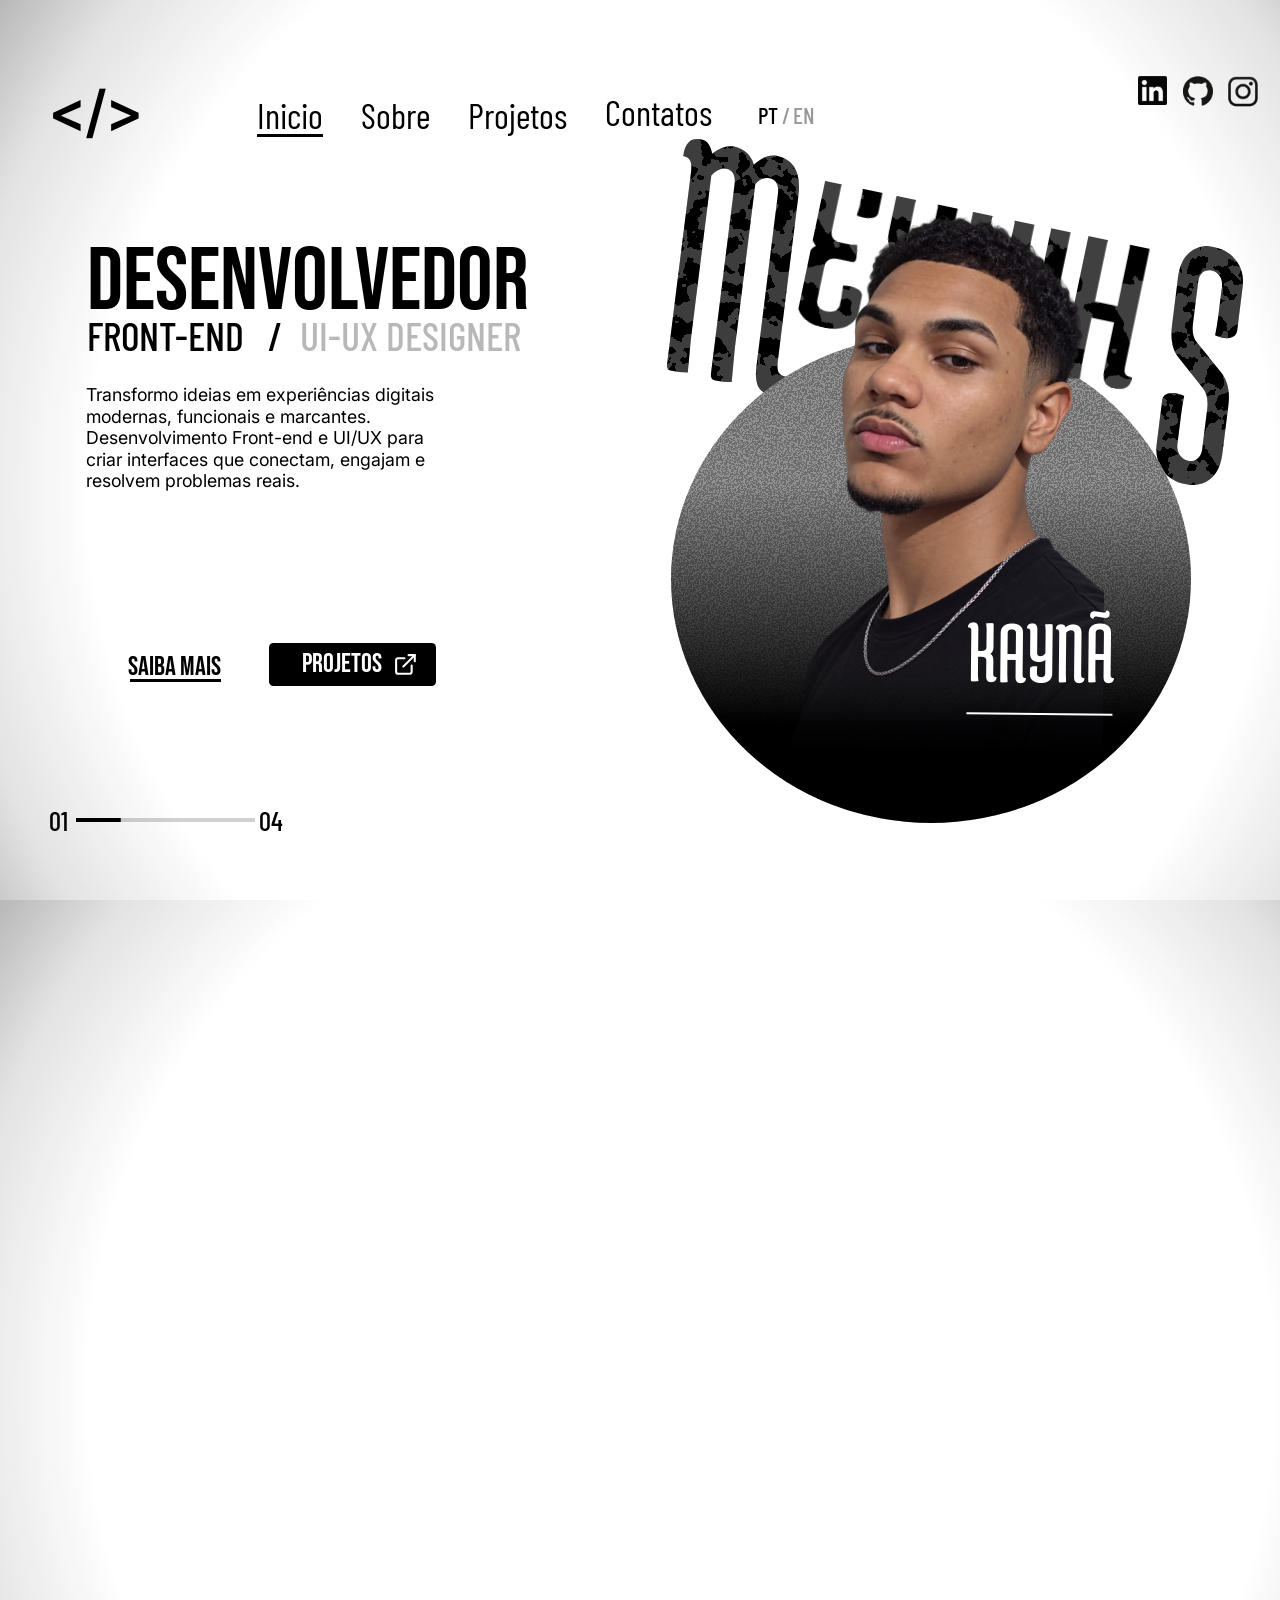
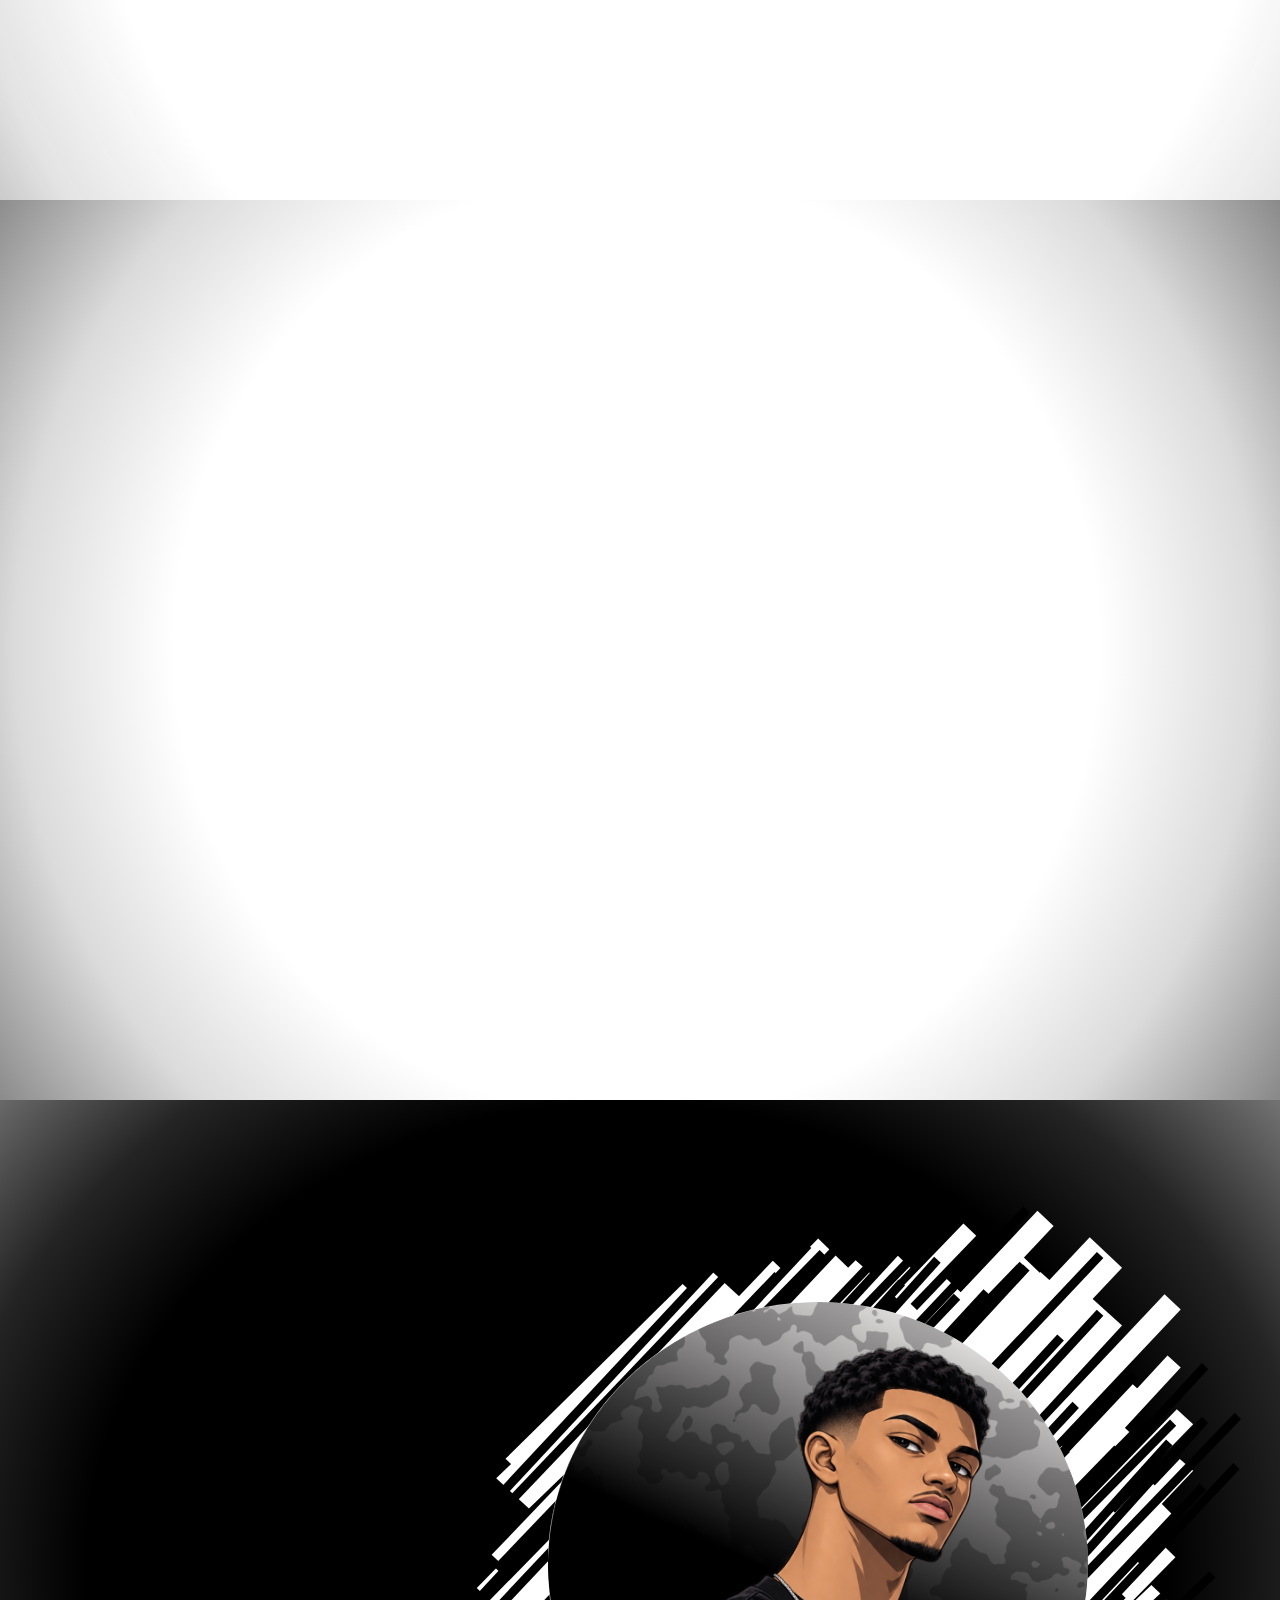
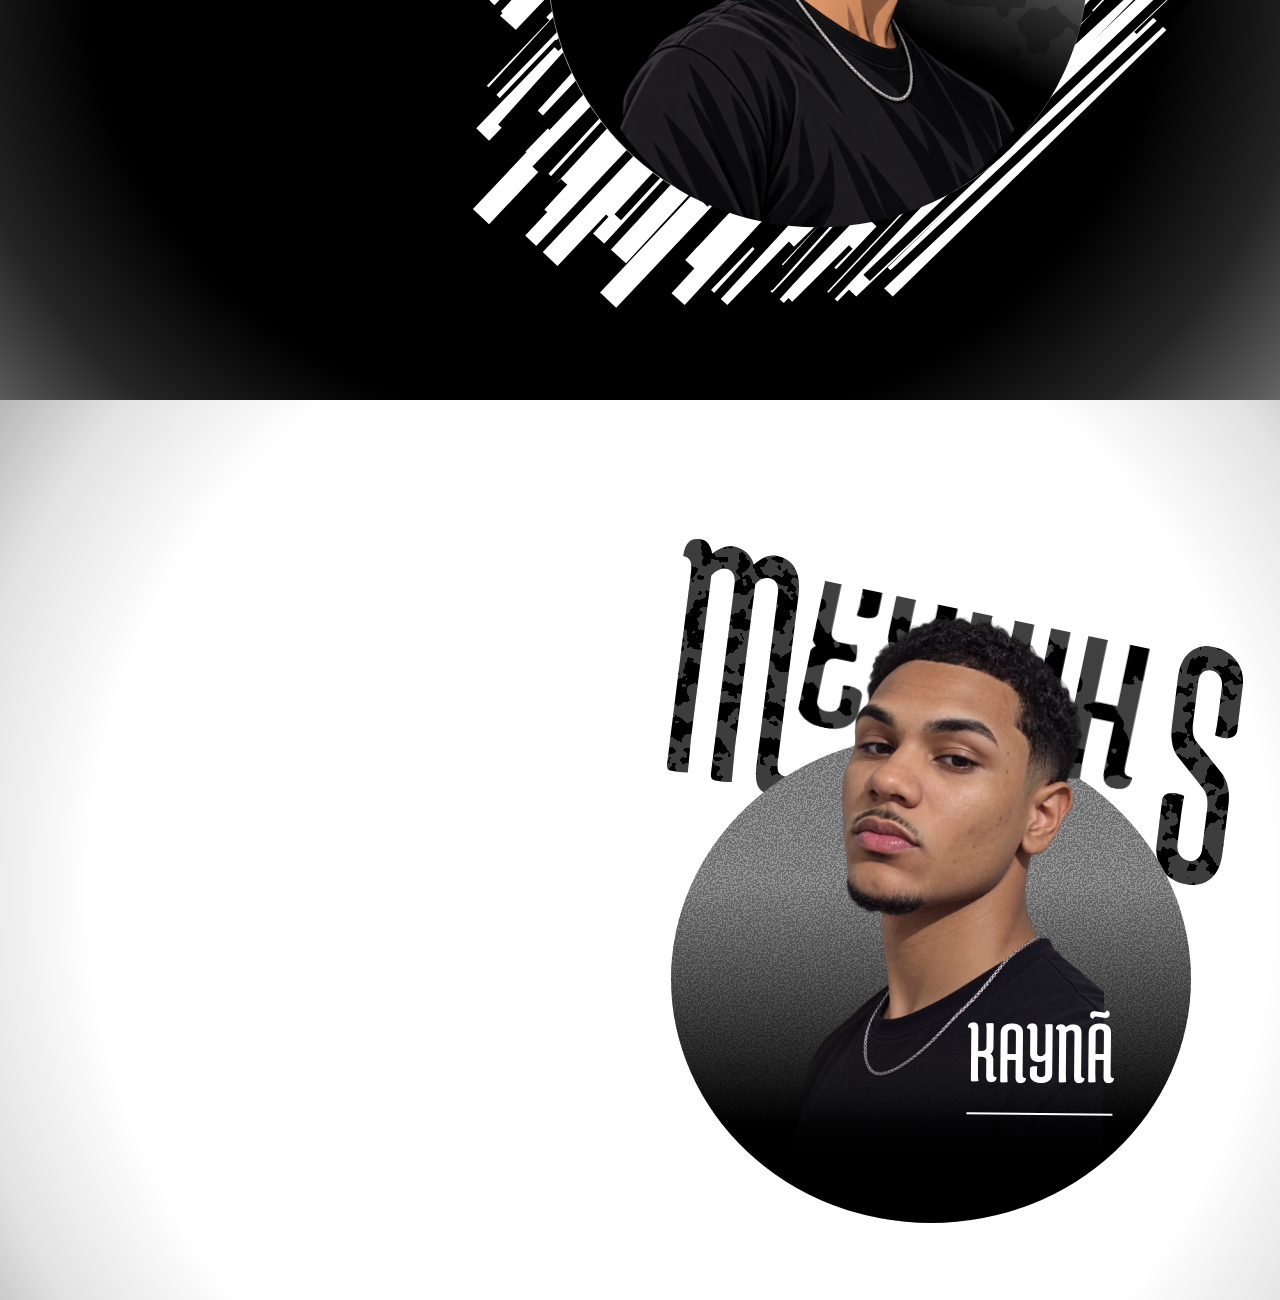
==== commit f2984e73: "Remove comentários do código Co-Authored-By: Claude Opus 5.5 <noreply@anthropic.com>" ====
--- a/index.html
+++ b/index.html
@@ -8,7 +8,6 @@
   <meta name="theme-color" content="#1b1b1b">
   <link rel="icon" href="assets/favicon.svg" type="image/svg+xml">
 
-  <!-- Prévia ao compartilhar o link (WhatsApp, LinkedIn etc.) -->
   <meta property="og:type" content="website">
   <meta property="og:url" content="https://portf-lio-pessoal-three.vercel.app/">
   <meta property="og:title" content="Messias Kaynã | Desenvolvedor Front-end & UI/UX">
@@ -26,7 +25,6 @@
 </head>
 <body class="carregando">
 
-  <!-- Tela de abertura -->
   <div class="abertura" id="abertura" aria-hidden="true">
     <div class="abertura-nome">
       <span class="abertura-messias">MESSIAS</span>
@@ -34,7 +32,6 @@
     </div>
   </div>
 
-  <!-- Cabeçalho fixo: muda de cor nas seções escuras -->
   <header class="topo" id="topo">
     <a class="logo" href="#inicio" data-i18n-attr="aria-label:aria.logo" aria-label="Voltar ao início">&lt;/&gt;</a>
     <nav class="menu" data-i18n-attr="aria-label:aria.menu" aria-label="Navegação principal">
@@ -59,7 +56,6 @@
     </div>
   </header>
 
-  <!-- Contador de páginas (canto inferior esquerdo) -->
   <div class="contador" id="contador" aria-hidden="true">
     <span class="contador-atual" id="contadorAtual">01</span>
     <span class="contador-barra"><span class="contador-preenchimento" id="contadorBarra"></span></span>
@@ -68,7 +64,6 @@
 
   <main id="paginas">
 
-    <!-- 01 · INÍCIO -->
     <section class="pagina pagina-inicio" id="inicio" data-tema="claro">
       <div class="fundo fundo-claro" aria-hidden="true"></div>
       <div class="palco">
@@ -92,7 +87,6 @@
       </div>
     </section>
 
-    <!-- 02 · SOBRE -->
     <section class="pagina pagina-sobre" id="sobre" data-tema="claro">
       <div class="fundo fundo-claro" aria-hidden="true"></div>
       <div class="palco">
@@ -130,7 +124,6 @@
       </div>
     </section>
 
-    <!-- 03 · PROJETOS -->
     <section class="pagina pagina-projetos" id="projetos" data-tema="claro">
       <div class="fundo fundo-projetos" aria-hidden="true"></div>
       <div class="palco">
@@ -215,7 +208,6 @@
       </div>
     </section>
 
-    <!-- 04 · CONTATOS -->
     <section class="pagina pagina-contatos" id="contatos" data-tema="escuro">
       <div class="fundo fundo-escuro" aria-hidden="true"></div>
       <div class="palco">
@@ -254,7 +246,6 @@
 
   </main>
 
-  <!-- Janela: detalhes do projeto -->
   <div class="modal" id="modalProjeto" hidden>
     <div class="modal-fundo" data-fechar></div>
     <div class="modal-caixa modal-projeto" role="dialog" aria-modal="true" aria-labelledby="mpTitulo">
@@ -275,7 +266,6 @@
     </div>
   </div>
 
-  <!-- Janela: formulário de contato -->
   <div class="modal" id="modalContato" hidden>
     <div class="modal-fundo" data-fechar></div>
     <div class="modal-caixa modal-form" role="dialog" aria-modal="true" aria-labelledby="mcTitulo">
--- a/css/style.css
+++ b/css/style.css
@@ -1,9 +1,3 @@
-/* =========================================================
-   Portfólio Messias Kaynã
-   O layout de computador segue o Figma (palco de 1440 x 900).
-   --u é "1 pixel do Figma", escalado para caber na tela.
-   ========================================================= */
-
 :root {
   --u: min(calc(100vw / 1440), calc(100vh / 900));
   --preto: #000;
@@ -22,8 +16,7 @@
 html {
   scroll-behavior: smooth;
   scroll-snap-type: y mandatory;
-  scrollbar-width: none; /* o contador substitui a barra de rolagem */
-}
+  scrollbar-width: none;}
 html::-webkit-scrollbar { display: none; }
 
 body {
@@ -46,7 +39,6 @@
   flex: none;
 }
 
-/* ---------- Páginas e palco ---------- */
 .pagina {
   position: relative;
   height: 100vh;
@@ -63,7 +55,6 @@
   transform: translate(-50%, -50%);
 }
 
-/* ---------- Fundo com degradê pulsante ---------- */
 .fundo { position: absolute; inset: 0; pointer-events: none; }
 .fundo::before {
   content: "";
@@ -74,7 +65,6 @@
   will-change: transform;
 }
 
-/* Elipse branca desfocada sobre fundo escuro (Início e Sobre) */
 .fundo-claro { background: var(--fundo-escuro); }
 .fundo-claro::before {
   left: 53.2%; top: 54.5%;
@@ -84,7 +74,6 @@
     rgba(255,255,255,.14) 87%, rgba(255,255,255,0) 100%);
 }
 
-/* Elipse branca sobre fundo preto (Projetos) */
 .fundo-projetos { background: #000; }
 .fundo-projetos::before {
   left: 49.65%; top: 49.6%;
@@ -95,7 +84,6 @@
   animation-delay: -2s;
 }
 
-/* Elipse preta sobre fundo branco (Contatos) */
 .fundo-escuro { background: #fff; }
 .fundo-escuro::before {
   left: 48.9%; top: 52.3%;
@@ -111,7 +99,6 @@
   50%      { transform: translate(-50%, -50%) scale(.84); }
 }
 
-/* ---------- Cabeçalho fixo ---------- */
 .topo {
   position: fixed;
   z-index: 20;
@@ -165,7 +152,6 @@
 .topo.escuro { color: var(--branco); }
 .topo.escuro .redes img { filter: invert(1); }
 
-/* Botão PT / EN */
 .idioma {
   position: absolute;
   left: calc(845 * var(--u)); top: calc(56 * var(--u));
@@ -184,7 +170,6 @@
 button { font: inherit; }
 :focus-visible { outline: 2px solid currentColor; outline-offset: 4px; }
 
-/* ---------- Contador 01 —— 04 ---------- */
 .contador {
   position: fixed;
   z-index: 20;
@@ -219,7 +204,6 @@
 .contador.escuro { color: var(--branco); }
 .contador.escuro .contador-barra { background: rgba(255, 255, 255, .25); }
 
-/* ---------- Botões ---------- */
 .botao {
   position: absolute;
   display: flex;
@@ -257,7 +241,6 @@
 .link-sublinhado:hover { letter-spacing: .04em; }
 .link-sublinhado { transition: letter-spacing .35s var(--suave); }
 
-/* ---------- Animação de entrada ---------- */
 .revelar {
   opacity: 0;
   translate: 0 calc(30 * var(--u));
@@ -269,9 +252,6 @@
     transform .35s var(--suave), box-shadow .35s var(--suave);
 }
 
-/* =========================================================
-   01 · INÍCIO
-   ========================================================= */
 .titulo-dev {
   position: absolute;
   left: calc(98 * var(--u)); top: calc(202 * var(--u));
@@ -311,7 +291,6 @@
   gap: calc(12 * var(--u));
 }
 
-/* Composição da foto (grupo de 678 x 794 no Figma) */
 .hero-arte {
   position: absolute;
   left: calc(750 * var(--u)); top: calc(78 * var(--u));
@@ -336,7 +315,6 @@
   transform-origin: 30% 80%;
   animation: balancar 9s ease-in-out infinite;
 }
-/* Letras do meio, giradas como no Figma (texto alinhado à esquerda na caixa) */
 .ha-essia img {
   width: 72.53%; height: auto;
   transform: rotate(11.82deg) translate(-8.29cqw, 3.98cqw);
@@ -376,9 +354,6 @@
 .hero-arte:hover .ha-foto img { transform: scale(1.05); }
 .hero-arte:hover .ha-circulo { animation-duration: 3s; }
 
-/* =========================================================
-   02 · SOBRE
-   ========================================================= */
 .titulo-sobre {
   position: absolute;
   left: calc(55 * var(--u)); top: calc(163 * var(--u));
@@ -446,11 +421,9 @@
   border-radius: calc(10 * var(--u));
   background: linear-gradient(to right, #fff 25.48%, #999);
   box-shadow: inset 0 calc(4 * var(--u)) calc(4 * var(--u)) rgba(0,0,0,.25);
-  /* bordas somem suavemente enquanto os cards passam */
   -webkit-mask-image: linear-gradient(to right, transparent, #000 4%, #000 96%, transparent);
   mask-image: linear-gradient(to right, transparent, #000 4%, #000 96%, transparent);
 }
-/* A lista vem duplicada pelo JS; andar metade dela fecha a volta sem emenda */
 .ferramentas-trilha {
   display: flex;
   gap: calc(22 * var(--u));
@@ -519,10 +492,6 @@
 .ferramenta:hover > span:last-child { opacity: 1; transform: translate(-50%, 0); }
 .ferramenta > span:last-child { white-space: nowrap; }
 
-/* =========================================================
-   03 · PROJETOS
-   ========================================================= */
-/* Carrossel: 3 cards visíveis no tamanho do Figma, o resto aparece pelas setas ou arrastando */
 .projetos {
   position: absolute;
   left: calc(23 * var(--u)); top: calc(183 * var(--u));
@@ -552,7 +521,6 @@
 .projeto:nth-child(3) { transition-delay: 0s, 0s, .24s, .24s; }
 .projeto:focus-visible { outline: 3px solid #000; outline-offset: 4px; }
 
-/* Selo "Ver detalhes" que aparece sobre as imagens */
 .projeto-ver {
   position: absolute;
   right: calc(14 * var(--u)); bottom: calc(14 * var(--u));
@@ -616,7 +584,6 @@
 .midia-turma img:nth-child(1) { width: calc(174 * var(--u)); height: calc(116 * var(--u)); }
 .midia-turma img:nth-child(2) { width: calc(184 * var(--u)); height: calc(113 * var(--u)); margin-top: calc(2 * var(--u)); }
 
-/* Computador + celular (Júlia e Academia) */
 .midia-dupla { padding: calc(52 * var(--u)) 0 0 calc(22 * var(--u)); }
 .midia-julia { background-image: linear-gradient(135deg, #000 30%, #d9d9d9 95%); }
 .midia-academia { background-image: linear-gradient(-45deg, #000 35%, #cfd8d4 95%); }
@@ -635,7 +602,6 @@
   box-shadow: 0 calc(8 * var(--u)) calc(20 * var(--u)) rgba(0,0,0,.45);
 }
 
-/* Telas sobem e descem em sequência */
 .projeto-midia img { animation: flutuar-leve 6s ease-in-out infinite; }
 .projeto-midia img:nth-child(2) { animation-delay: -2s; }
 .projeto-midia img:nth-child(3) { animation-delay: -4s; }
@@ -656,9 +622,6 @@
 }
 .tags li:hover { background: var(--preto); color: var(--branco); transform: translateY(calc(-3 * var(--u))); }
 
-/* =========================================================
-   04 · CONTATOS
-   ========================================================= */
 .pagina-contatos { color: var(--branco); }
 
 .titulo-contato {
@@ -727,16 +690,12 @@
   position: absolute;
   left: 15.15%; top: 13.42%;
   width: 66.16%; height: 72.55%;
-  clip-path: ellipse(50% 49.25% at 50% 49.25%); /* a imagem exportada vem com cantos brancos */
-  animation: flutuar 6s ease-in-out infinite;
+  clip-path: ellipse(50% 49.25% at 50% 49.25%);  animation: flutuar 6s ease-in-out infinite;
   transition: transform .7s var(--suave), filter .7s;
 }
 .contato-arte:hover .ca-retrato { transform: scale(1.05) rotate(-2deg); filter: drop-shadow(0 0 calc(30 * var(--u)) rgba(255,255,255,.35)); }
 .contato-arte:hover .ca-listras { animation-duration: 3s; }
 
-/* =========================================================
-   Janelas: detalhes do projeto e formulário
-   ========================================================= */
 html.modal-aberto { overflow: hidden; }
 .modal {
   position: fixed; inset: 0; z-index: 50;
@@ -746,6 +705,7 @@
   transition: opacity .3s var(--suave);
 }
 .modal.visivel { opacity: 1; }
+.modal[hidden] { display: none; }
 .modal-fundo { position: absolute; inset: 0; background: rgba(10,10,10,.72); -webkit-backdrop-filter: blur(6px); backdrop-filter: blur(6px); }
 .modal-caixa {
   position: relative;
@@ -822,9 +782,6 @@
 .form-status.ok { color: #1a7f37; }
 .form-status.erro { color: #b42318; }
 
-/* =========================================================
-   Tela de abertura
-   ========================================================= */
 body.carregando { overflow: hidden; }
 .abertura {
   position: fixed; inset: 0; z-index: 100;
@@ -840,7 +797,6 @@
   letter-spacing: .02em;
   clip-path: inset(0 100% 0 0);
 }
-/* A animação só começa quando a fonte do nome já carregou */
 .abertura.pronta .abertura-messias { animation: escrever 1s var(--suave) .1s forwards; }
 .abertura-kayna {
   font: 400 clamp(30px, 6vw, 80px) / 1.2 var(--fonte-nome);
@@ -855,7 +811,6 @@
 @keyframes escrever { to { clip-path: inset(0 0 0 0); } }
 @keyframes subir { to { opacity: 1; transform: none; } }
 
-/* ---------- Movimentos ---------- */
 @keyframes flutuar {
   0%, 100% { translate: 0 0; }
   50%      { translate: 0 calc(-14 * var(--u)); }
@@ -885,9 +840,6 @@
   to   { opacity: 1; scale: 1; }
 }
 
-/* =========================================================
-   Celular e tablet em pé: layout em coluna
-   ========================================================= */
 @media (max-width: 900px), (max-aspect-ratio: 4/5) {
   :root { --u: calc(100vw / 720); }
 
@@ -961,7 +913,6 @@
 
   .botao-cv { height: calc(60 * var(--u)); font-size: calc(32 * var(--u)); }
 
-  /* Projetos: deslize para o lado */
   .projetos { width: calc(100% + 80 * var(--u)); margin: 0 calc(-40 * var(--u)); padding: calc(20 * var(--u)) calc(40 * var(--u)) calc(30 * var(--u)); gap: calc(30 * var(--u)); scroll-padding: 0 calc(40 * var(--u)); }
   .projeto { width: calc(560 * var(--u)); }
   .projeto.revelar { opacity: 1; translate: none; }
@@ -1001,7 +952,6 @@
   .contato-arte { width: 100%; height: auto; aspect-ratio: 919 / 827; }
 }
 
-/* Quem prefere menos movimento */
 @media (prefers-reduced-motion: reduce) {
   html { scroll-behavior: auto; }
   *, *::before, *::after { animation: none !important; transition-duration: .01ms !important; }
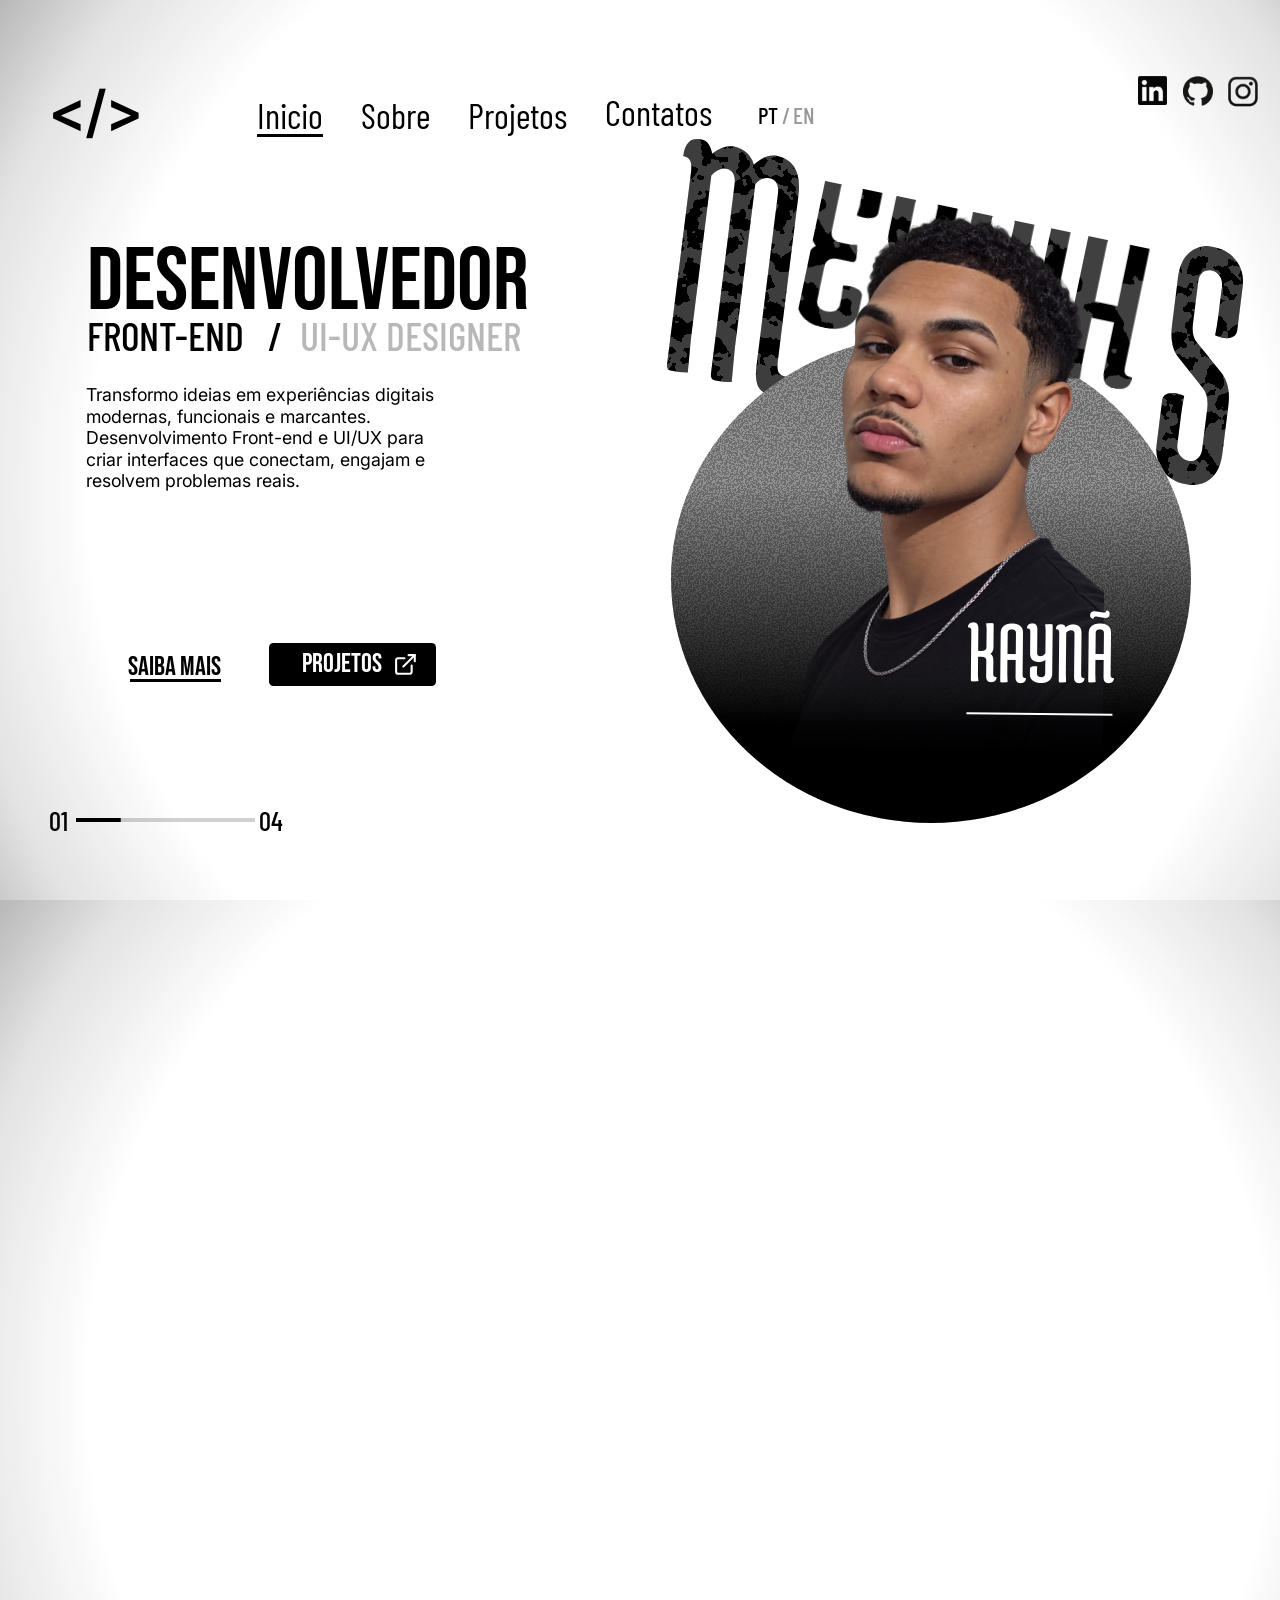
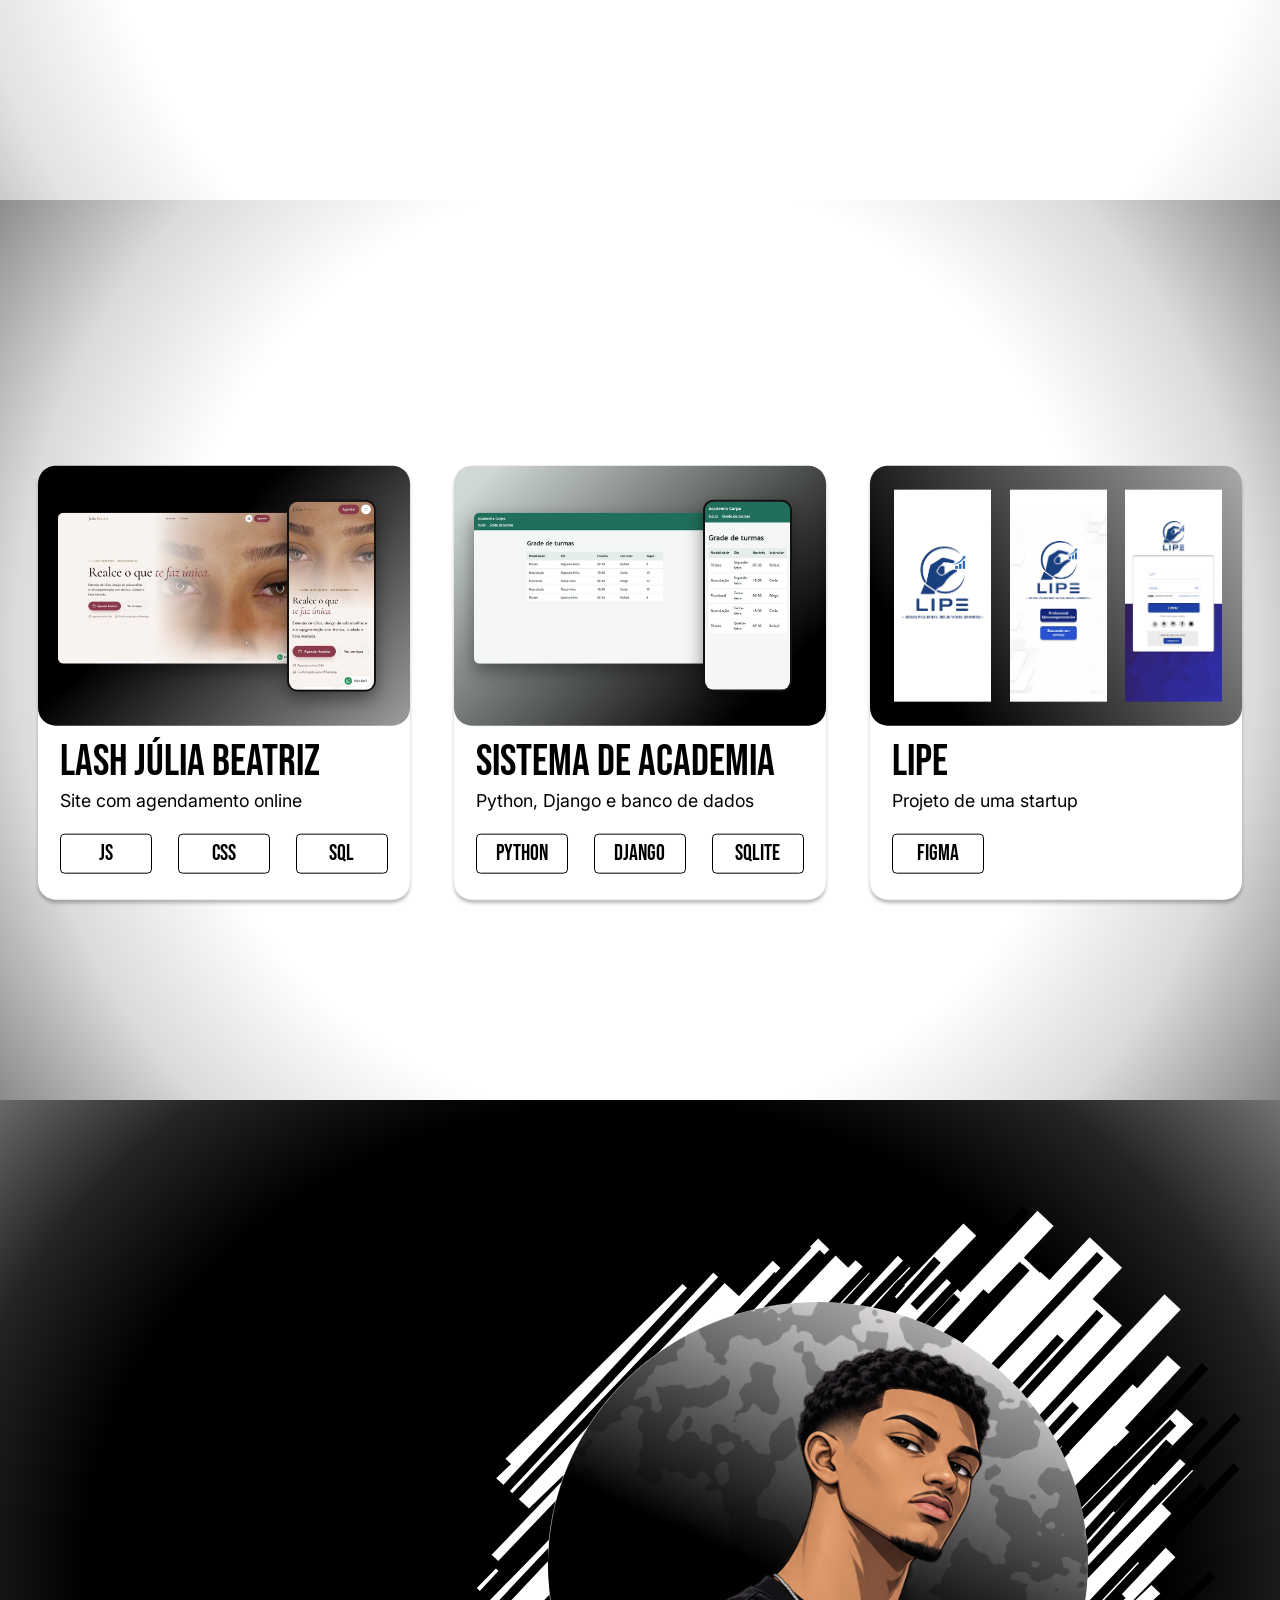
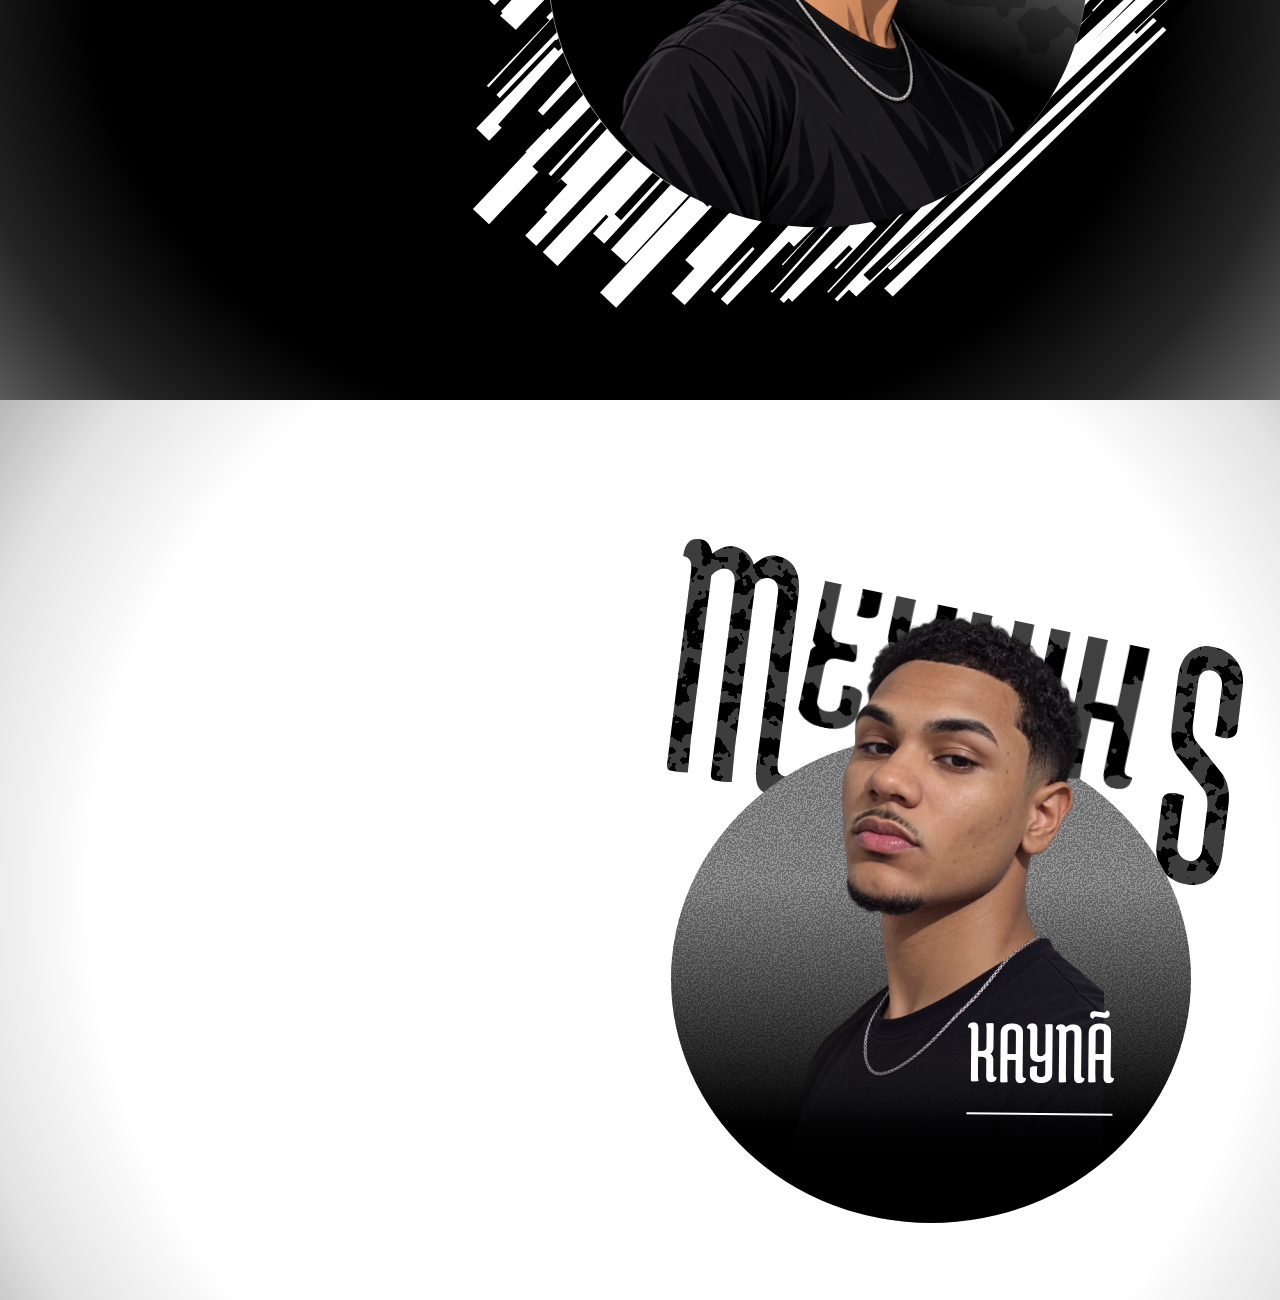
==== commit 2e815074: "Cursos de Front-End e Full Stack concluídos (site e currículo) Co-Authored-By: Claude Opus 5.5 <nore" ====
--- a/index.html
+++ b/index.html
@@ -4,7 +4,7 @@
   <meta charset="utf-8">
   <meta name="viewport" content="width=device-width, initial-scale=1">
   <title>Messias Kaynã | Front-end & UI/UX</title>
-  <meta name="description" content="Portfólio de Messias Kaynã: desenvolvedor Front-end, designer UI/UX e estudante de Ciência da Computação em Pernambuco.">
+  <meta name="description" content="Portfólio de Messias Kaynã: desenvolvedor Front-end e Full Stack, designer UI/UX e estudante de Ciência da Computação em Pernambuco.">
   <meta name="theme-color" content="#1b1b1b">
   <link rel="icon" href="assets/favicon.svg" type="image/svg+xml">
 
@@ -93,7 +93,7 @@
         <div class="sobre-topo">
           <h2 class="titulo-sobre revelar" data-i18n-html="sobre.titulo">Sobre<br>mim.</h2>
           <div class="sobre-texto revelar">
-            <p data-i18n="sobre.p1">Estudante de Ciência da Computação, atualmente cursando Desenvolvimento Front-End.</p>
+            <p data-i18n="sobre.p1">Estudante de Ciência da Computação, com os cursos de Desenvolvedor Front-End e Desenvolvedor Full Stack concluídos.</p>
             <p data-i18n="sobre.p2">Sou desenvolvedor Front-End e designer UI/UX apaixonado por transformar problemas em soluções digitais criativas e eficientes.</p>
             <p data-i18n="sobre.p3">Atuo na criação de interfaces modernas, acessíveis e intuitivas, sempre pensando na melhor experiência do usuário e na performance.</p>
             <a class="botao botao-escuro botao-cv" href="assets/curriculo-messias-kayna.pdf" download>
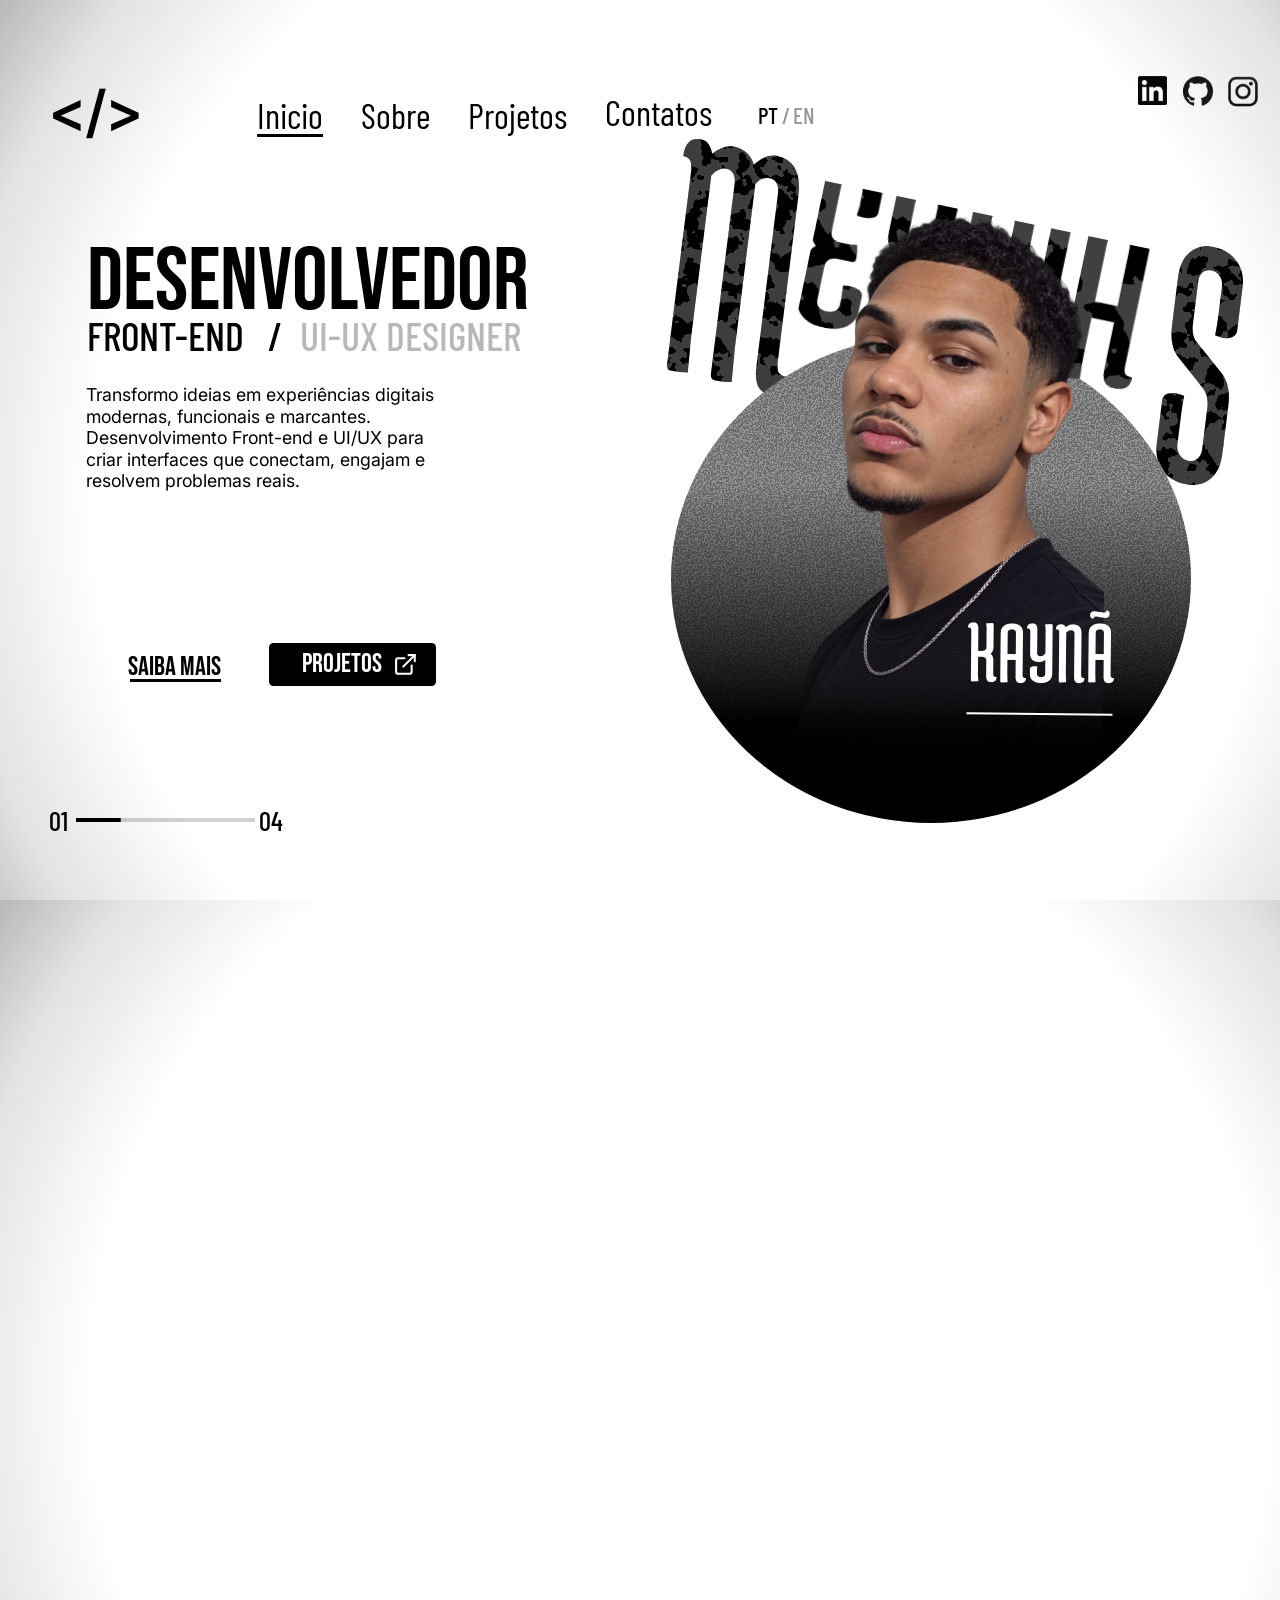
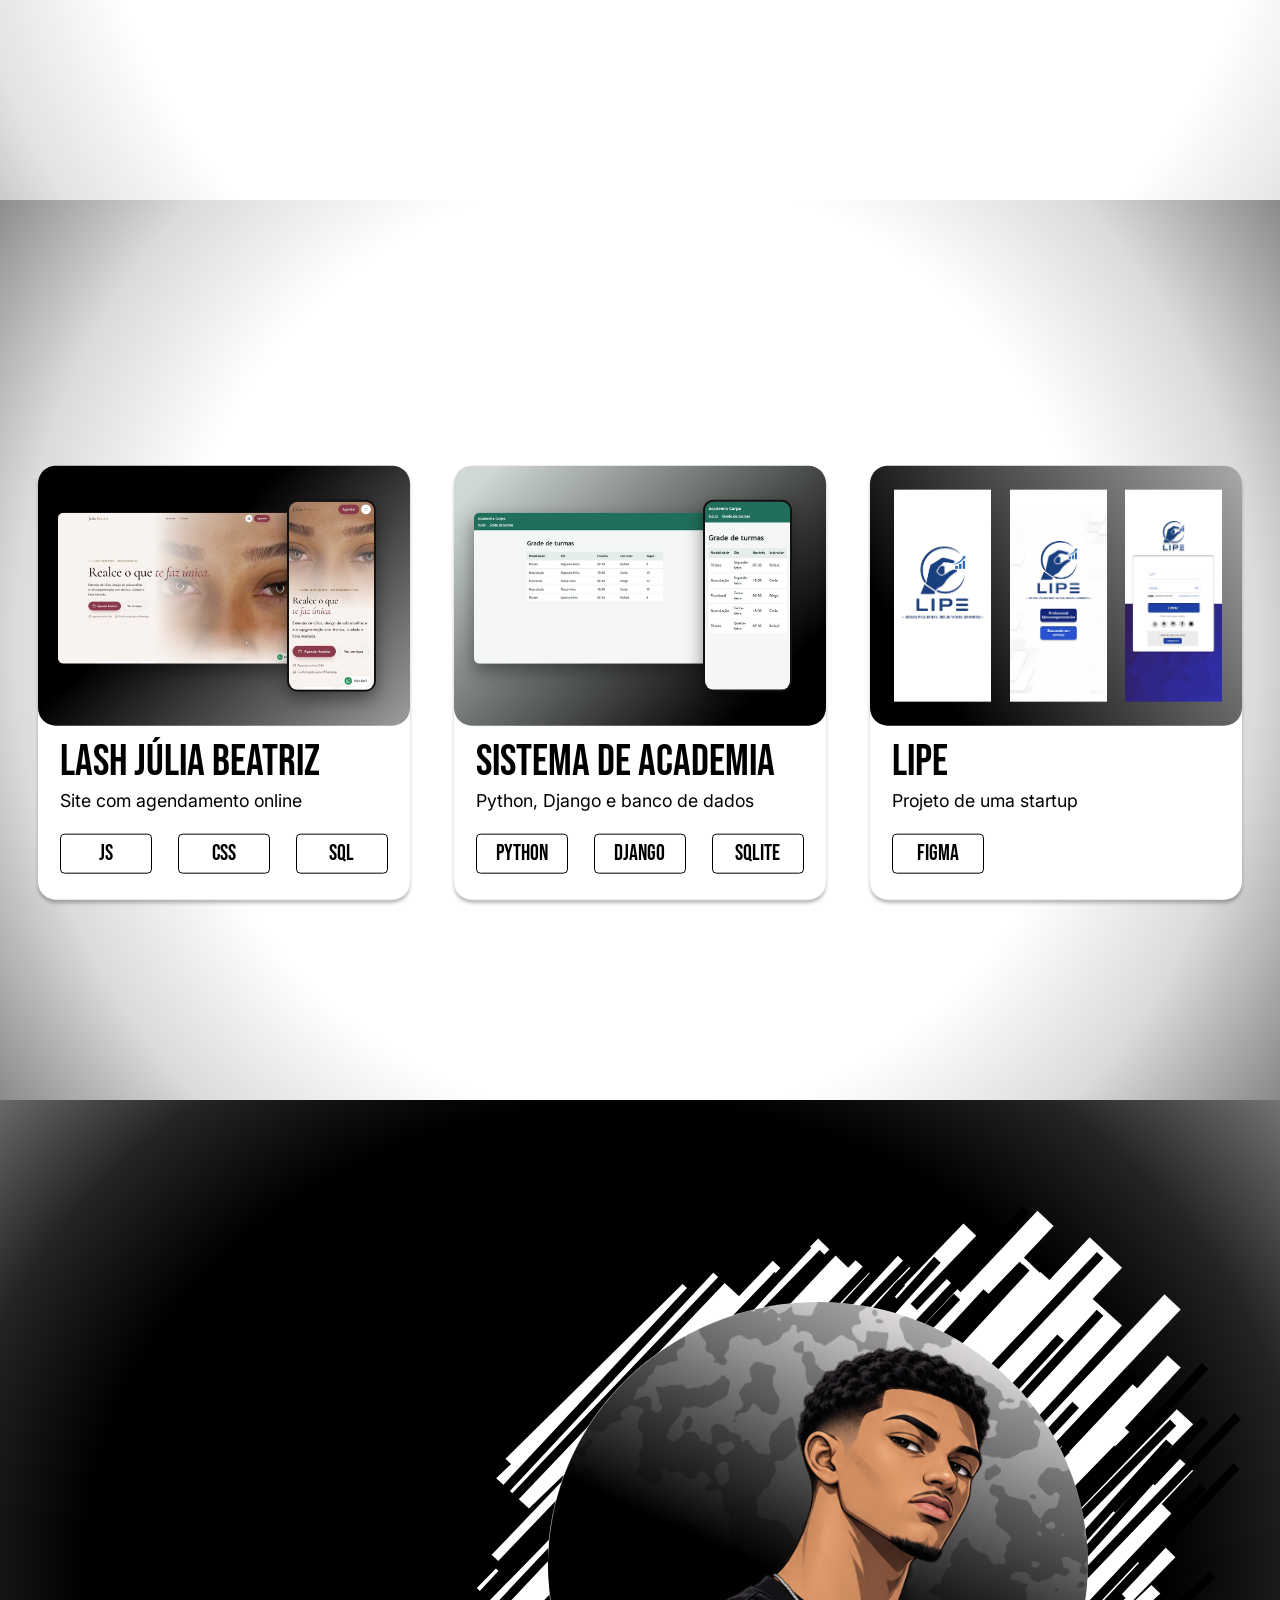
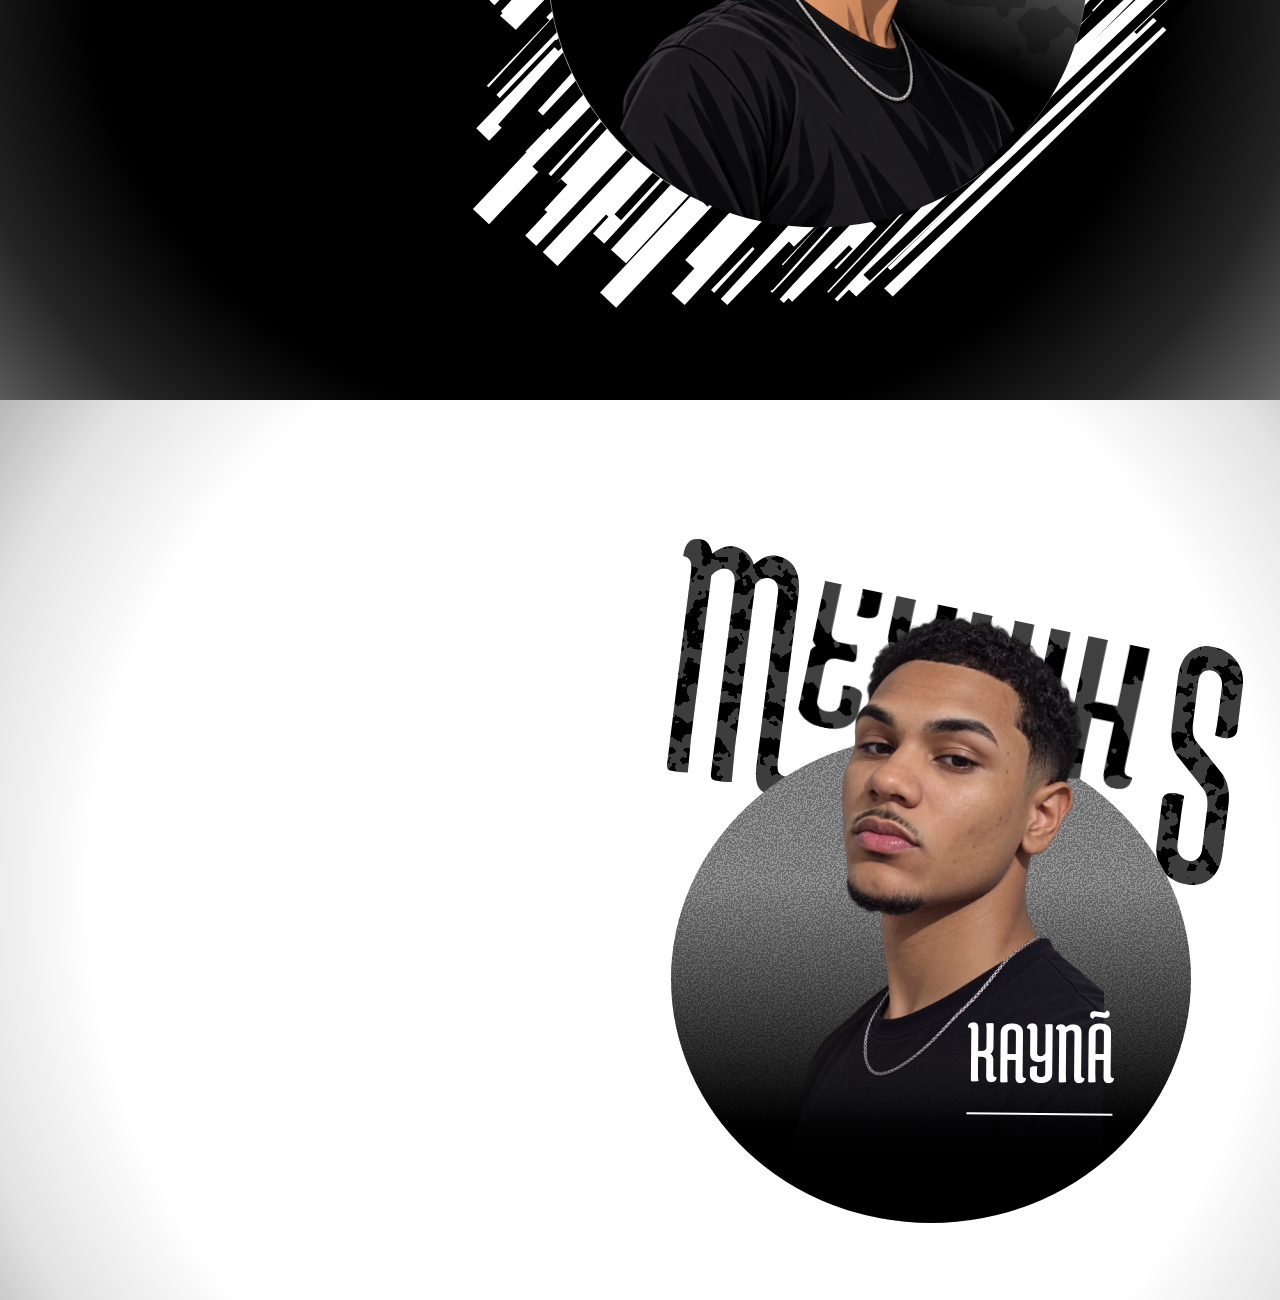
==== commit 7b0ddf4f: "Celular: cada parte ocupa uma tela, com rolagem que encaixa Início, Sobre, Ferramentas, Projetos e C" ====
--- a/index.html
+++ b/index.html
@@ -91,7 +91,7 @@
       <div class="fundo fundo-claro" aria-hidden="true"></div>
       <div class="palco">
         <div class="sobre-topo">
-          <h2 class="titulo-sobre revelar" data-i18n-html="sobre.titulo">Sobre<br>mim.</h2>
+          <h2 class="titulo-sobre revelar" data-i18n-html="sobre.titulo">Sobre <br>mim.</h2>
           <div class="sobre-texto revelar">
             <p data-i18n="sobre.p1">Estudante de Ciência da Computação, com os cursos de Desenvolvedor Front-End e Desenvolvedor Full Stack concluídos.</p>
             <p data-i18n="sobre.p2">Sou desenvolvedor Front-End e designer UI/UX apaixonado por transformar problemas em soluções digitais criativas e eficientes.</p>
@@ -107,6 +107,7 @@
           </div>
         </div>
 
+        <div class="bloco-ferramentas">
         <h3 class="titulo-ferramentas revelar" data-i18n="sobre.ferramentas">Ferramentas</h3>
         <div class="ferramentas revelar">
           <ul class="ferramentas-trilha" id="ferramentasTrilha">
@@ -121,12 +122,14 @@
             <li class="ferramenta"><img class="img-svg img-figma" src="assets/img/tool-figma.svg" alt=""><span>Figma</span></li>
           </ul>
         </div>
+        </div>
       </div>
     </section>
 
     <section class="pagina pagina-projetos" id="projetos" data-tema="claro">
       <div class="fundo fundo-projetos" aria-hidden="true"></div>
       <div class="palco">
+        <h2 class="titulo-secao revelar" data-i18n="nav.projetos">Projetos</h2>
         <div class="projetos" id="listaProjetos">
           <article class="projeto revelar" data-projeto="julia" tabindex="0" role="button">
             <div class="projeto-midia midia-dupla midia-julia">
@@ -212,7 +215,7 @@
       <div class="fundo fundo-escuro" aria-hidden="true"></div>
       <div class="palco">
         <div class="contato-texto">
-          <h2 class="titulo-contato revelar" data-i18n-html="contato.titulo">Vamos<br>conversar ?</h2>
+          <h2 class="titulo-contato revelar" data-i18n-html="contato.titulo">Vamos <br>conversar ?</h2>
           <p class="contato-pergunta revelar" data-i18n="contato.pergunta">Tem algum projeto em mente ?</p>
           <a class="botao botao-claro botao-whats revelar" href="https://wa.me/5581983991205?text=Ol%C3%A1%20Messias!%20Vi%20seu%20portf%C3%B3lio%20e%20gostaria%20de%20conversar." target="_blank" rel="noopener">
             <span data-i18n="contato.whats">Enviar mensagem</span> <svg class="icone" viewBox="0 0 24 24" aria-hidden="true"><path d="M18 13v6a2 2 0 0 1-2 2H5a2 2 0 0 1-2-2V8a2 2 0 0 1 2-2h6"/><path d="M15 3h6v6"/><path d="M10 14 21 3"/></svg>
--- a/css/style.css
+++ b/css/style.css
@@ -840,100 +840,208 @@
   to   { opacity: 1; scale: 1; }
 }
 
+.bloco-ferramentas { display: contents; }
+.titulo-secao { display: none; }
+
 @media (max-width: 900px), (max-aspect-ratio: 4/5) {
-  :root { --u: calc(100vw / 720); }
-
-  html { scroll-snap-type: none; }
-
-  .pagina { height: auto; min-height: 100svh; padding: calc(150 * var(--u)) calc(40 * var(--u)) calc(140 * var(--u)); }
-  .palco { position: relative; left: auto; top: auto; width: 100%; height: auto; transform: none; display: flex; flex-direction: column; gap: calc(40 * var(--u)); }
-  .inicio-texto, .sobre-topo, .contato-texto { display: flex; flex-direction: column; gap: calc(30 * var(--u)); }
+  :root {
+    --u: calc(100vw / 720);
+    --topo: 68px;
+    --lado: 20px;
+    --baixo: 78px;
+  }
+
+  html { scroll-snap-type: y mandatory; }
+  body { overflow-x: clip; }
+
+  .pagina {
+    height: auto;
+    min-height: 100svh;
+    padding: calc(var(--topo) + 16px) var(--lado) var(--baixo);
+    display: flex;
+    flex-direction: column;
+    justify-content: center;
+  }
+  .palco {
+    position: relative; left: auto; top: auto;
+    width: 100%; height: auto;
+    transform: none;
+    display: flex; flex-direction: column;
+    gap: 16px;
+  }
+  .palco > *, .inicio-texto > *, .contato-texto > *, .sobre-topo > * { max-width: 100%; min-width: 0; }
+
   .titulo-dev, .subtitulo, .inicio-descricao, .inicio-botoes .link-sublinhado, .inicio-botoes .botao,
   .hero-arte, .titulo-sobre, .sobre-texto, .sobre-foto, .titulo-ferramentas, .ferramentas, .projetos,
-  .titulo-contato, .contato-pergunta, .botao-whats, .contato-lista, .contato-arte, .projetos-controles {
-    position: relative; left: auto; top: auto;
-  }
+  .titulo-contato, .contato-pergunta, .botao-whats, .contato-lista, .contato-arte, .projetos-controles,
+  .contato-extras {
+    position: relative; left: auto; top: auto; right: auto;
+  }
+  .titulo-sobre br, .titulo-contato br { display: none; }
 
   .topo {
-    top: 0; width: 100%; height: calc(125 * var(--u));
-    background: rgba(255,255,255,.88);
+    top: 0; width: 100%; height: var(--topo);
+    background: rgba(255,255,255,.9);
     -webkit-backdrop-filter: blur(10px); backdrop-filter: blur(10px);
+    box-shadow: 0 1px 0 rgba(0,0,0,.08);
     pointer-events: auto;
     transition: color .5s, background .5s;
   }
-  .topo.escuro { background: rgba(0,0,0,.82); }
-  .logo { left: calc(30 * var(--u)); top: calc(18 * var(--u)); font-size: calc(48 * var(--u)); }
-  .menu a, .menu a:nth-child(4) { top: calc(78 * var(--u)); font-size: calc(30 * var(--u)); }
-  .menu a:nth-child(1) { left: calc(30 * var(--u)); }
-  .menu a:nth-child(2) { left: calc(130 * var(--u)); }
-  .menu a:nth-child(3) { left: calc(230 * var(--u)); }
-  .menu a:nth-child(4) { left: calc(355 * var(--u)); }
-  .redes a:nth-child(1) { left: auto; right: calc(140 * var(--u)); top: calc(30 * var(--u)); width: calc(36 * var(--u)); height: calc(36 * var(--u)); }
-  .redes a:nth-child(2) { left: auto; right: calc(90 * var(--u)); top: calc(30 * var(--u)); width: calc(37 * var(--u)); height: calc(37 * var(--u)); }
-  .redes a:nth-child(3) { left: auto; right: calc(25 * var(--u)); top: calc(19 * var(--u)); width: calc(58 * var(--u)); height: calc(58 * var(--u)); }
+  .topo.escuro { background: rgba(0,0,0,.85); box-shadow: 0 1px 0 rgba(255,255,255,.08); }
+  .logo { left: var(--lado); top: 6px; font-size: 26px; }
+  .menu a, .menu a:nth-child(4) { top: 40px; font-size: 17px; }
+  .menu a:nth-child(1) { left: var(--lado); }
+  .menu a:nth-child(2) { left: calc(var(--lado) + 56px); }
+  .menu a:nth-child(3) { left: calc(var(--lado) + 112px); }
+  .menu a:nth-child(4) { left: calc(var(--lado) + 182px); }
+  .idioma { left: auto; right: 118px; top: 12px; font-size: 16px; }
+  .redes a:nth-child(1) { left: auto; right: 82px; top: 14px; width: 20px; height: 20px; }
+  .redes a:nth-child(2) { left: auto; right: 52px; top: 14px; width: 21px; height: 21px; }
+  .redes a:nth-child(3) { left: auto; right: 14px; top: 8px; width: 32px; height: 32px; }
 
   .contador {
-    left: calc(24 * var(--u)); bottom: calc(24 * var(--u));
+    left: 14px; bottom: 14px;
     width: auto; transform: none;
-    padding: calc(8 * var(--u)) calc(20 * var(--u));
+    padding: 5px 12px;
     border-radius: 999px;
-    font-size: calc(30 * var(--u));
-    background: rgba(255,255,255,.88);
+    font-size: 16px;
+    background: rgba(255,255,255,.9);
     -webkit-backdrop-filter: blur(8px); backdrop-filter: blur(8px);
+    box-shadow: 0 2px 10px rgba(0,0,0,.12);
     transition: color .5s, background .5s;
   }
-  .contador.escuro { background: rgba(0,0,0,.75); }
-  .contador-barra { width: calc(160 * var(--u)); }
-
-  body { overflow-x: clip; }
-  .palco > *, .inicio-texto > *, .contato-texto > *, .sobre-topo > * { max-width: 100%; min-width: 0; }
-  .titulo-dev, .titulo-sobre { font-size: calc(96 * var(--u)); }
-  .subtitulo { font-size: calc(46 * var(--u)); white-space: normal; margin-top: calc(-36 * var(--u)); }
-  .inicio-descricao, .sobre-texto { width: 100%; font-size: calc(26 * var(--u)); }
-  .inicio-botoes { display: flex; align-items: center; gap: calc(50 * var(--u)); }
-  .inicio-botoes .link-sublinhado, .inicio-botoes .botao, .botao-whats { position: relative; }
-  .inicio-botoes .botao { width: calc(220 * var(--u)); height: calc(60 * var(--u)); font-size: calc(34 * var(--u)); }
-  .link-sublinhado { font-size: calc(34 * var(--u)); }
-  .hero-arte { width: 100%; height: auto; aspect-ratio: 678 / 794; animation: none; }
-
-  .sobre-foto { align-self: center; width: calc(420 * var(--u)); height: calc(500 * var(--u)); }
-  .sobre-arco { top: calc(150 * var(--u)); width: calc(420 * var(--u)); height: calc(345 * var(--u)); }
-  .sobre-foto img { left: calc(40 * var(--u)); width: calc(375 * var(--u)); height: calc(498 * var(--u)); }
-  .titulo-ferramentas { font-size: calc(56 * var(--u)); }
-  .ferramentas { width: calc(100% + 80 * var(--u)); margin: 0 calc(-40 * var(--u)); height: calc(250 * var(--u)); border-radius: 0; }
-  .ferramentas-trilha { gap: calc(20 * var(--u)); animation-duration: 30s; }
-  .ferramenta { width: calc(190 * var(--u)); height: calc(190 * var(--u)); }
-  .img-html { width: calc(170 * var(--u)); height: calc(145 * var(--u)); }
-  .img-css { width: calc(150 * var(--u)); height: calc(150 * var(--u)); }
-  .img-js, .img-github, .tile-django { width: calc(125 * var(--u)); height: calc(125 * var(--u)); }
-  .img-git { width: calc(165 * var(--u)); height: calc(165 * var(--u)); }
-  .img-svg { width: calc(120 * var(--u)); height: calc(120 * var(--u)); }
-  .img-figma { width: calc(100 * var(--u)); height: calc(100 * var(--u)); }
-  .ferramenta > span:last-child { opacity: 1; transform: translate(-50%, 0); font-size: calc(22 * var(--u)); }
-
-  .botao-cv { height: calc(60 * var(--u)); font-size: calc(32 * var(--u)); }
-
-  .projetos { width: calc(100% + 80 * var(--u)); margin: 0 calc(-40 * var(--u)); padding: calc(20 * var(--u)) calc(40 * var(--u)) calc(30 * var(--u)); gap: calc(30 * var(--u)); scroll-padding: 0 calc(40 * var(--u)); }
-  .projeto { width: calc(560 * var(--u)); }
+  .contador.escuro { background: rgba(0,0,0,.8); }
+  .contador-barra { width: 90px; height: 3px; }
+  .contador-atual, .contador-total { min-width: 18px; }
+
+  .botao { border-radius: 5px; }
+  .botao .icone { font-size: 18px; }
+  .link-sublinhado { font-size: 20px; }
+
+  .inicio-texto { display: flex; flex-direction: column; gap: 12px; }
+  .titulo-dev, .titulo-sobre { font-size: clamp(40px, 13.5vw, 64px); line-height: 1.1; }
+  .subtitulo { font-size: clamp(20px, 6.2vw, 30px); white-space: normal; margin-top: -8px; }
+  .subtitulo .barra { margin: 0 10px 0 12px; }
+  .inicio-descricao, .sobre-texto { width: 100%; font-size: 15px; line-height: 1.42; }
+  .inicio-botoes { display: flex; align-items: center; gap: 28px; margin-top: 4px; }
+  .inicio-botoes .botao { width: auto; height: 42px; padding: 0 18px; gap: 10px; font-size: 20px; }
+  .hero-arte {
+    width: min(84vw, max(170px, calc((100svh - 480px) * .854)));
+    height: auto;
+    aspect-ratio: 678 / 794;
+    align-self: center;
+    animation: none;
+  }
+
+  .pagina { overflow: clip; }
+  .pagina-sobre { padding: 0 var(--lado); scroll-snap-align: none; display: block; }
+  .pagina-sobre .palco { gap: 0; }
+  .sobre-topo, .bloco-ferramentas {
+    min-height: 100svh;
+    padding: calc(var(--topo) + 16px) 0 var(--baixo);
+    display: flex; flex-direction: column; justify-content: center;
+    gap: 16px;
+    scroll-snap-align: start;
+    scroll-snap-stop: always;
+  }
+  .sobre-texto p + p { margin-top: 10px; }
+  .botao-cv { height: 42px; margin-top: 16px; padding: 0 16px; gap: 10px; font-size: 20px; }
+  .botao-cv .icone { font-size: 18px; }
+  .sobre-foto {
+    align-self: center;
+    width: min(62vw, max(150px, calc((100svh - 540px) * .84)));
+    height: auto;
+    aspect-ratio: 420 / 500;
+  }
+  .sobre-arco { left: 0; top: 30%; width: 100%; height: 69%; border-radius: 999px 999px 0 0; }
+  .sobre-foto img { left: 9.5%; top: 0; width: 89.3%; height: 99.6%; }
+
+  .titulo-ferramentas { font-size: clamp(36px, 11vw, 52px); }
+  .ferramentas {
+    width: 100%; height: auto;
+    padding: 14px;
+    border-radius: 16px;
+    overflow: visible;
+    -webkit-mask-image: none; mask-image: none;
+  }
+  .ferramentas-trilha {
+    display: grid;
+    grid-template-columns: repeat(3, 1fr);
+    gap: 12px;
+    width: 100%;
+    padding: 0;
+    animation: none;
+  }
+  .ferramenta[aria-hidden="true"] { display: none; }
+  .ferramenta { width: auto; height: auto; aspect-ratio: 1; border-radius: 14px; }
+  .img-html { width: 82%; height: auto; }
+  .img-css { width: 74%; height: auto; }
+  .img-js, .img-github, .tile-django { width: 62%; height: auto; aspect-ratio: 1; border-radius: 12px; }
+  .img-github { border-radius: 0; }
+  .img-git { width: 80%; height: auto; }
+  .img-svg { width: 58%; height: auto; }
+  .img-figma { width: 46%; }
+  .ferramenta > span:last-child {
+    opacity: 1; transform: translate(-50%, 0);
+    bottom: 6px;
+    padding: 2px 6px;
+    font-size: 12px;
+    width: max-content;
+    max-width: 90%;
+    white-space: normal;
+    text-align: center;
+    line-height: 1.05;
+  }
+
+  .titulo-secao {
+    display: block;
+    font: 400 clamp(36px, 11vw, 52px) / 1.1 var(--fonte-titulo);
+  }
+  .projetos {
+    width: calc(100% + 2 * var(--lado));
+    margin: 0 calc(-1 * var(--lado));
+    padding: 10px var(--lado) 20px;
+    gap: 16px;
+    scroll-padding: 0 var(--lado);
+  }
+  .projeto { width: min(84vw, 380px); }
   .projeto.revelar { opacity: 1; translate: none; }
-  .projeto-ver { opacity: 1; transform: none; font-size: calc(26 * var(--u)); }
-  .projeto-midia { height: calc(380 * var(--u)); justify-content: center; padding-left: 0; }
-  .midia-dupla { justify-content: flex-start; padding: calc(60 * var(--u)) 0 0 calc(30 * var(--u)); }
-  .midia-dupla img:nth-child(1) { width: calc(360 * var(--u)); height: calc(225 * var(--u)); }
-  .midia-dupla img:nth-child(2) { width: calc(130 * var(--u)); height: calc(281 * var(--u)); }
-  .midia-lipe img, .midia-mei img { width: calc(140 * var(--u)); height: calc(305 * var(--u)); }
-  .midia-turma { align-items: flex-start; padding-top: calc(110 * var(--u)); }
-  .midia-turma img:nth-child(1) { width: calc(230 * var(--u)); height: calc(153 * var(--u)); }
-  .midia-turma img:nth-child(2) { width: calc(243 * var(--u)); height: calc(149 * var(--u)); }
-  .projeto-corpo { height: auto; padding-bottom: calc(30 * var(--u)); }
-  .projetos-controles { position: relative; right: auto; top: auto; align-self: center; font-size: calc(30 * var(--u)); }
-  .seta { width: calc(70 * var(--u)); height: calc(70 * var(--u)); }
-  .seta .icone { font-size: calc(34 * var(--u)); }
-
-  .idioma { left: auto; right: calc(190 * var(--u)); top: calc(28 * var(--u)); font-size: calc(30 * var(--u)); }
-
-  .contato-extras { position: relative; left: auto; top: auto; flex-wrap: wrap; }
-  .contato-extras .link-sublinhado { font-size: calc(34 * var(--u)); }
+  .projeto-ver { opacity: 1; transform: none; font-size: 14px; padding: 4px 8px; }
+  .projeto-midia { height: min(56vw, 250px); justify-content: center; padding-left: 0; }
+  .midia-dupla { justify-content: flex-start; padding: 9% 0 0 6%; }
+  .midia-dupla img:nth-child(1) { width: 66%; height: auto; aspect-ratio: 16 / 10; }
+  .midia-dupla img:nth-child(2) { width: 24%; height: auto; aspect-ratio: 390 / 844; }
+  .midia-lipe, .midia-mei { padding: 6% 0 0; gap: 4%; }
+  .midia-lipe img, .midia-mei img { width: 27%; height: auto; aspect-ratio: 109 / 238; }
+  .midia-mei img:nth-child(3) { margin-top: 0; }
+  .midia-turma { align-items: flex-start; padding: 22% 0 0; gap: 4%; }
+  .midia-turma img:nth-child(1) { width: 42%; height: auto; aspect-ratio: 174 / 116; }
+  .midia-turma img:nth-child(2) { width: 44%; height: auto; aspect-ratio: 184 / 113; margin-top: 0; }
+  .projeto-corpo { height: auto; padding: 10px 16px 18px; }
+  .projeto-corpo h3 { font-size: 30px; }
+  .projeto-corpo p { font-size: 14px; }
+  .tags { gap: 10px; margin-top: 12px; }
+  .tags li { width: auto; min-width: 64px; height: 30px; padding: 0 10px; font-size: 17px; border-width: 1.5px; }
+  .projetos-controles { align-self: center; gap: 14px; font-size: 18px; }
+  .seta { width: 44px; height: 44px; border-width: 1.5px; }
+  .seta .icone { font-size: 20px; }
+
+  .contato-arte {
+    order: -1;
+    width: min(66vw, max(150px, calc((100svh - 560px) * 1.11)));
+    height: auto;
+    aspect-ratio: 919 / 827;
+    align-self: center;
+  }
+  .contato-texto { display: flex; flex-direction: column; gap: 12px; }
+  .titulo-contato { font-size: clamp(34px, 11vw, 52px); line-height: 1.1; }
+  .contato-pergunta { width: 100%; font-size: clamp(18px, 5.4vw, 24px); }
+  .botao-whats { width: 100%; max-width: 320px; height: 44px; padding: 0 16px 0 20px; font-size: 21px; }
+  .contato-lista { gap: 12px; }
+  .contato-lista li { gap: 12px; font-size: 14px; }
+  .contato-lista .icone { font-size: 22px; }
+  .contato-extras { display: flex; flex-wrap: wrap; gap: 24px; }
+  .contato-extras .link-sublinhado { font-size: 20px; }
 
   .modal { padding: 12px; align-items: end; }
   .modal-caixa { max-height: calc(100svh - 24px); }
@@ -943,13 +1051,10 @@
   .mp-texto { padding: 24px 22px 28px; }
   .mp-titulo { font-size: 42px; }
   .modal-form { padding: 32px 22px 24px; }
-
-  .titulo-contato { font-size: calc(100 * var(--u)); }
-  .contato-pergunta { width: 100%; font-size: calc(44 * var(--u)); }
-  .botao-whats { width: calc(380 * var(--u)); height: calc(62 * var(--u)); font-size: calc(36 * var(--u)); }
-  .contato-lista li { font-size: calc(24 * var(--u)); }
-  .contato-lista .icone { font-size: calc(44 * var(--u)); }
-  .contato-arte { width: 100%; height: auto; aspect-ratio: 919 / 827; }
+}
+
+@media (max-width: 900px) and (max-height: 720px), (max-aspect-ratio: 4/5) and (max-height: 720px) {
+  .sobre-foto { display: none; }
 }
 
 @media (prefers-reduced-motion: reduce) {
